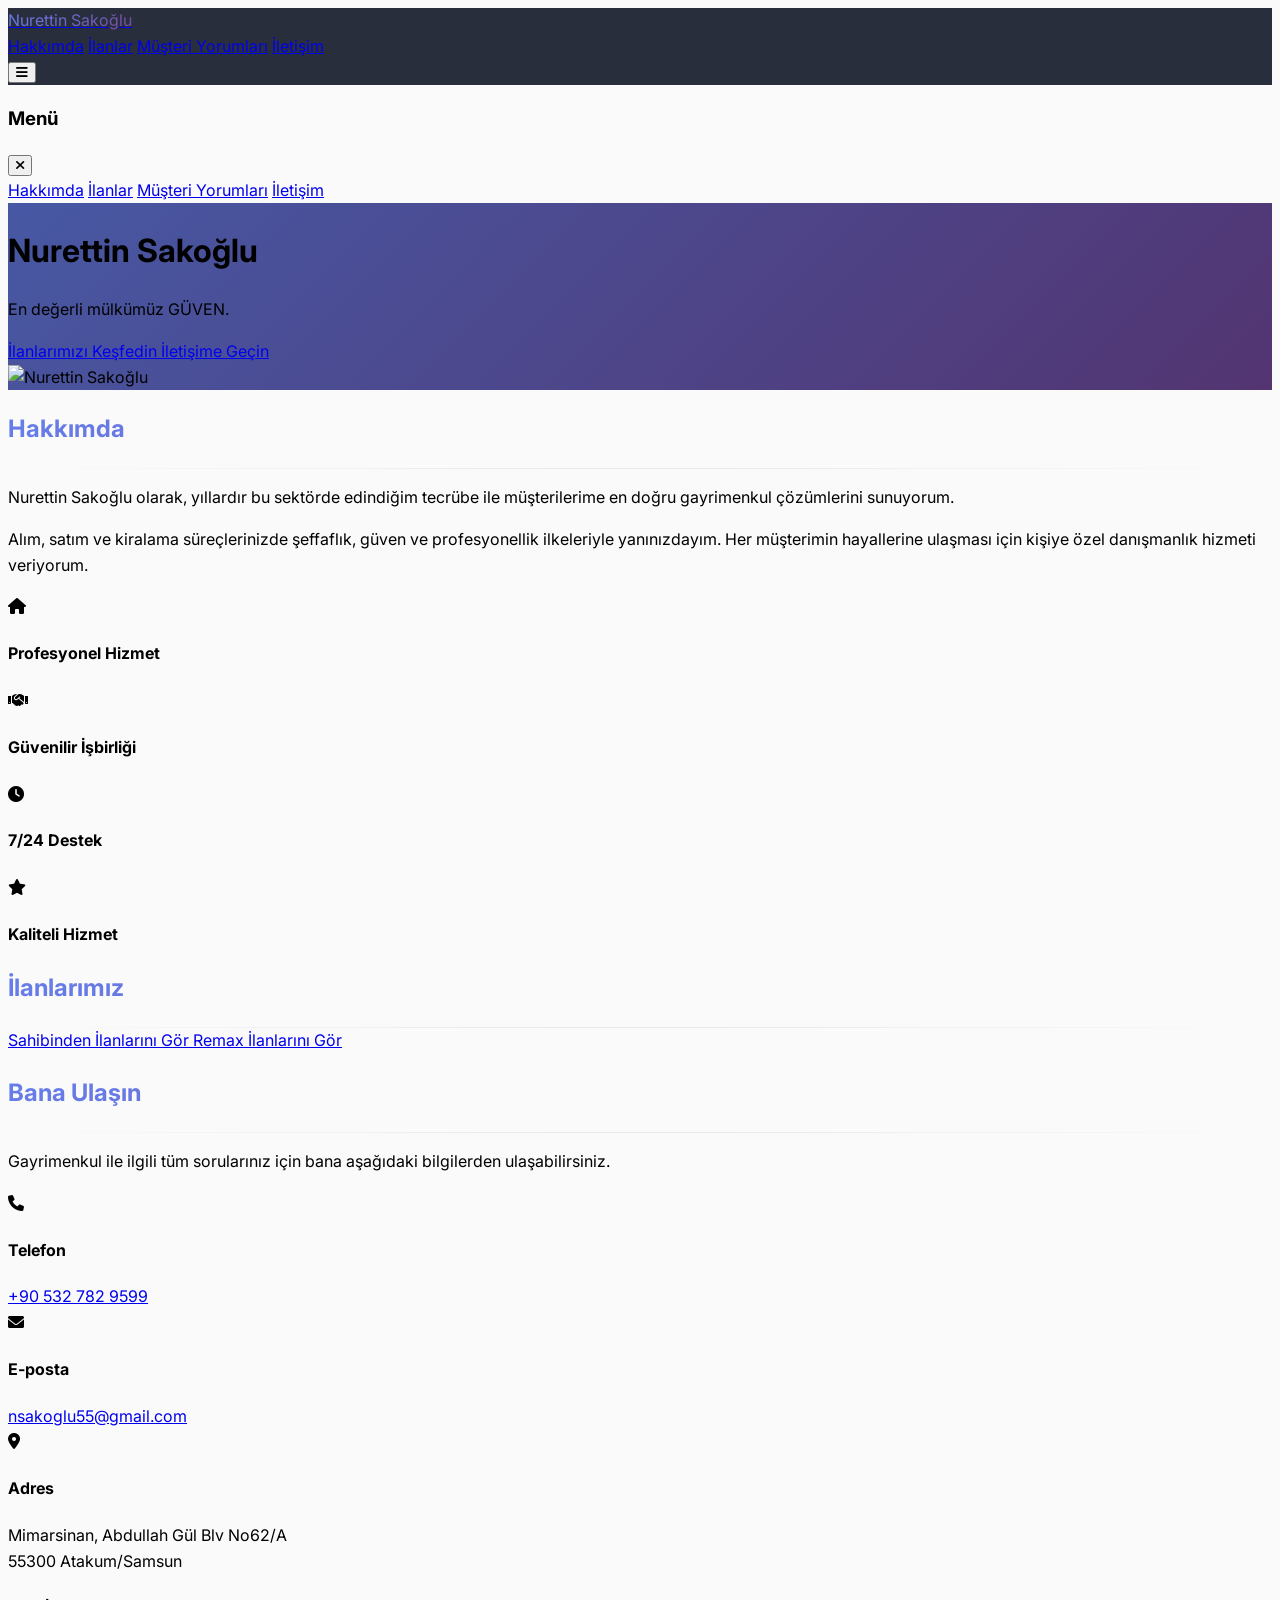
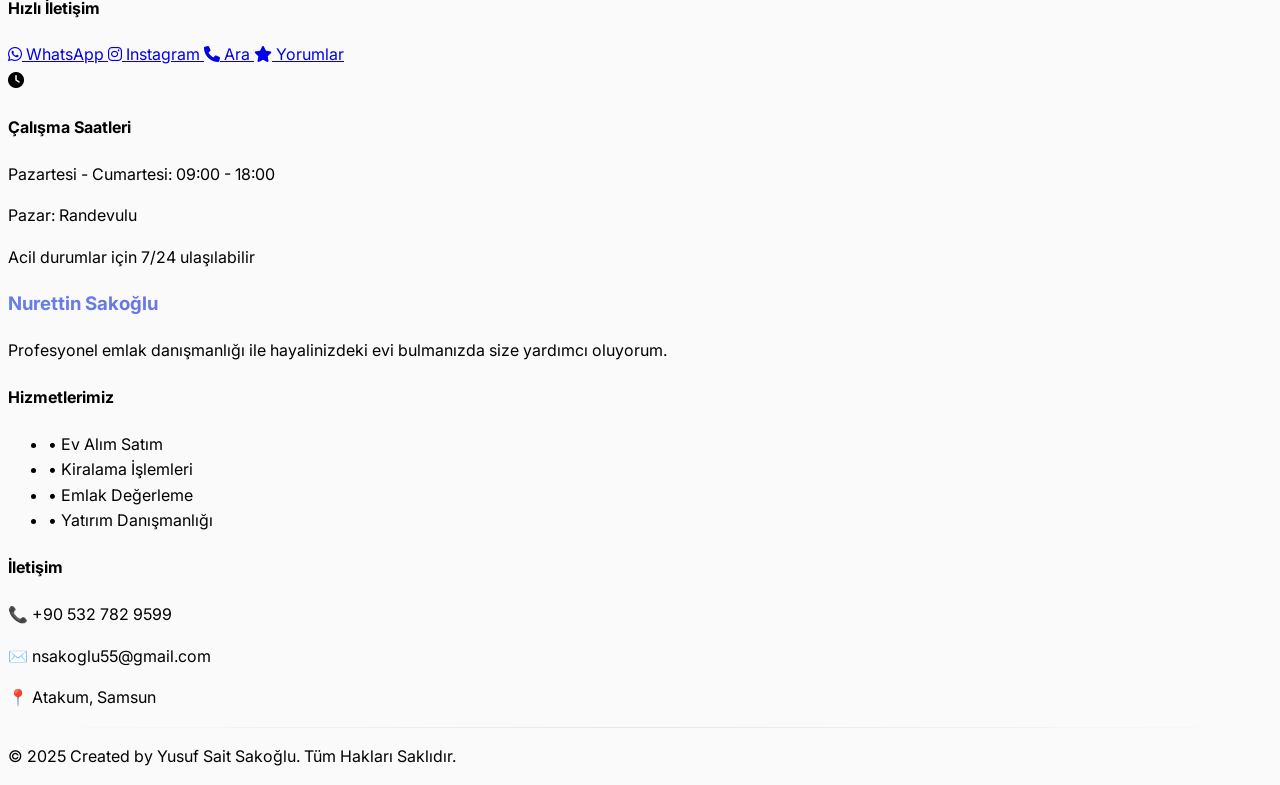
==== index.html @ 42c61eec "Update index.html" ====
<!DOCTYPE html>
<html lang="tr">
<head>
    <meta charset="UTF-8">
    <meta name="viewport" content="width=device-width, initial-scale=1.0">

    <meta name="google-site-verification" content="Xb5v3Ikdr3KZGLR5db8w-ItNYHaIk6Il97oUMt9-IoQ" />
    
    <title>Nurettin Sakoğlu | Remax Profesyonel Emlak Danışmanı</title>
    <meta name="description" content="Nurettin Sakoğlu - Remax gayrimenkul danışmanı. Emlak alım satım, kiralama ve yatırım danışmanlığı hizmetleri. Güvenilir ve profesyonel hizmet için hemen iletişime geçin.">

    <script src="https://cdn.tailwindcss.com"></script>
    <link rel="stylesheet" href="https://cdnjs.cloudflare.com/ajax/libs/font-awesome/6.0.0-beta3/css/all.min.css">
    <style>
        @import url('https://fonts.googleapis.com/css2?family=Inter:wght@300;400;500;600;700&display=swap');
        
        body {
            font-family: 'Inter', sans-serif;
            background-color: #fafafa;
            line-height: 1.6;
        }
        
        .hero {
            background: linear-gradient(135deg, #667eea 0%, #764ba2 100%);
            position: relative;
            overflow: hidden;
        }
        
        .hero::before {
            content: '';
            position: absolute;
            top: 0;
            left: 0;
            right: 0;
            bottom: 0;
            background: rgba(0,0,0,0.3);
            z-index: 1;
        }
        
        .hero-content {
            position: relative;
            z-index: 2;
        }
        
        .card-hover {
            transition: all 0.3s cubic-bezier(0.4, 0, 0.2, 1);
        }
        
        .card-hover:hover {
            transform: translateY(-8px);
            box-shadow: 0 25px 50px -12px rgba(0, 0, 0, 0.25);
        }
        
        .social-link {
            transition: all 0.3s ease;
        }
        
        .social-link:hover {
            transform: scale(1.2) rotate(5deg);
        }
        
        .dropdown-menu {
            opacity: 0;
            visibility: hidden;
            transform: translateY(-10px);
            transition: all 0.3s cubic-bezier(0.4, 0, 0.2, 1);
        }
        
        .dropdown:hover .dropdown-menu {
            opacity: 1;
            visibility: visible;
            transform: translateY(0);
        }
        
        .gradient-text {
            background: linear-gradient(135deg, #667eea 0%, #764ba2 100%);
            -webkit-background-clip: text;
            -webkit-text-fill-color: transparent;
            background-clip: text;
        }
        
        .section-divider {
            height: 1px;
            background: linear-gradient(to right, transparent, #e5e7eb, transparent);
        }
        
        .animate-fadeInUp {
            animation: fadeInUp 0.8s ease-out;
        }
        
        @keyframes fadeInUp {
            from {
                opacity: 0;
                transform: translateY(30px);
            }
            to {
                opacity: 1;
                transform: translateY(0);
            }
        }
        
        .nav-blur {
            backdrop-filter: blur(10px);
            background-color: rgba(17, 24, 39, 0.9);
        }
        
        .listing-counter {
            background: linear-gradient(135deg, #667eea 0%, #764ba2 100%);
            color: white;
            padding: 4px 12px;
            border-radius: 20px;
            font-size: 0.875rem;
            font-weight: 600;
        }
    </style>
    <script>
    !function(f,b,e,v,n,t,s)
    {if(f.fbq)return;n=f.fbq=function(){n.callMethod?
    n.callMethod.apply(n,arguments):n.queue.push(arguments)};
    if(!f._fbq)f._fbq=n;n.push=n;n.loaded=!0;n.version='2.0';
    n.queue=[];t=b.createElement(e);t.async=!0;
    t.src=v;s=b.getElementsByTagName(e)[0];
    s.parentNode.insertBefore(t,s)}(window, document,'script',
    'https://connect.facebook.net/en_US/fbevents.js');
    fbq('init', '1836799943628702');
    fbq('track', 'PageView');
    </script>
    <noscript><img height="1" width="1" style="display:none"
    src="https://www.facebook.com/tr?id=1836799943628702&ev=PageView&noscript=1"
    /></noscript>
</head>
<body class="text-gray-900 antialiased">

    <!-- Navbar -->
    <nav class="nav-blur text-white p-4 fixed top-0 left-0 w-full z-50 shadow-xl border-b border-white/10">
        <div class="container mx-auto flex justify-between items-center">
            <a href="#" class="text-xl font-bold hover:text-gray-300 transition-colors duration-300">
                <span class="gradient-text text-white">Nurettin Sakoğlu</span>
            </a>

            <!-- Masaüstü Menü -->
            <div class="hidden md:flex space-x-8 items-center">
                <a href="#hakkimizda" class="hover:text-blue-300 transition-colors duration-300 font-medium">Hakkımda</a>
                <a href="#ilanlar" class="hover:text-blue-300 transition-colors duration-300 font-medium">İlanlar</a>
                <a href="https://www.remax.com.tr/danisman/26150/nurettin-sakoglu?t=yorumlar" target="_blank" class="hover:text-blue-300 transition-colors duration-300 font-medium">Müşteri Yorumları</a>
                <a href="#iletisim" class="hover:text-blue-300 transition-colors duration-300 font-medium">İletişim</a>
            </div>

            <!-- Mobil Hamburger Buton -->
            <button id="mobile-menu-btn" class="md:hidden focus:outline-none">
                <i class="fas fa-bars text-2xl"></i>
            </button>
        </div>
    </nav>

    <!-- Yan Menü (Mobil Sidebar) -->
    <div id="mobile-sidebar" class="fixed top-0 right-0 w-64 h-full bg-gray-900 text-white shadow-2xl transform translate-x-full transition-transform duration-300 z-50">
        <div class="flex justify-between items-center p-4 border-b border-white/20">
            <h3 class="text-lg font-bold">Menü</h3>
            <button id="close-sidebar" class="focus:outline-none">
                <i class="fas fa-times text-xl"></i>
            </button>
        </div>
        <div class="flex flex-col p-6 space-y-4">
            <a href="#hakkimizda" class="hover:text-blue-300 transition-colors font-medium">Hakkımda</a>
            <a href="#ilanlar" class="hover:text-blue-300 transition-colors font-medium">İlanlar</a>
            <a href="https://www.remax.com.tr/danisman/26150/nurettin-sakoglu?t=yorumlar" target="_blank" class="hover:text-blue-300 transition-colors font-medium">Müşteri Yorumları</a>
            <a href="#iletisim" class="hover:text-blue-300 transition-colors font-medium">İletişim</a>
        </div>
    </div>
    <!-- Ana Başlık (Hero) Bölümü -->
    <header class="hero min-h-screen flex flex-col items-center justify-center p-6 text-center pt-24">
        <div class="hero-content animate-fadeInUp">
            <h1 class="text-5xl sm:text-6xl md:text-7xl font-bold mb-6 text-white leading-tight">
                Nurettin Sakoğlu
            </h1>
            <p class="text-xl sm:text-2xl max-w-3xl mb-8 text-blue-100 font-light">
                En değerli mülkümüz <span class="font-semibold text-yellow-300">GÜVEN</span>.
            </p>
            <div class="flex flex-col sm:flex-row gap-4 justify-center items-center mb-12">
                <a href="#ilanlar" class="bg-white/20 backdrop-blur-md hover:bg-white/30 text-white font-semibold py-4 px-8 rounded-full shadow-2xl transition-all duration-300 transform hover:scale-105 border border-white/20">
                    İlanlarımızı Keşfedin
                </a>
                <a href="#iletisim" class="bg-gradient-to-r from-blue-600 to-purple-600 hover:from-blue-700 hover:to-purple-700 text-white font-semibold py-4 px-8 rounded-full shadow-2xl transition-all duration-300 transform hover:scale-105">
                    İletişime Geçin
                </a>
            </div>
            <div class="mt-16">
                <img src="https://i.remax.com.tr/photos/employee/50/4d2710815a824b1cb3eef94fb3c6a31c.webp" alt="Nurettin Sakoğlu" class="w-64 h-64 mx-auto rounded-full shadow-2xl border-4 border-white/20 object-cover">
            </div>
        </div>
    </header>

    <!-- Hakkımızda Bölümü -->
    <section id="hakkimizda" class="py-24 md:py-32 bg-white">
        <div class="container mx-auto px-6 max-w-6xl">
            <div class="text-center mb-16">
                <h2 class="text-4xl sm:text-5xl font-bold mb-6 gradient-text">Hakkımda</h2>
                <div class="section-divider w-24 mx-auto mb-8"></div>
            </div>
            <div class="grid md:grid-cols-2 gap-16 items-center">
                <div class="space-y-6">
                    <p class="text-lg text-gray-700 leading-relaxed">
                        Nurettin Sakoğlu olarak, yıllardır bu sektörde edindiğim tecrübe ile müşterilerime en doğru gayrimenkul çözümlerini sunuyorum.
                    </p>
                    <p class="text-lg text-gray-700 leading-relaxed">
                        Alım, satım ve kiralama süreçlerinizde şeffaflık, güven ve profesyonellik ilkeleriyle yanınızdayım. Her müşterimin hayallerine ulaşması için kişiye özel danışmanlık hizmeti veriyorum.
                    </p>
                </div>
                <div class="grid grid-cols-2 gap-6">
                    <div class="bg-gradient-to-br from-blue-50 to-purple-50 p-6 rounded-xl text-center">
                        <i class="fas fa-home text-3xl text-blue-600 mb-4"></i>
                        <h4 class="font-semibold text-gray-800">Profesyonel Hizmet</h4>
                    </div>
                    <div class="bg-gradient-to-br from-purple-50 to-pink-50 p-6 rounded-xl text-center">
                        <i class="fas fa-handshake text-3xl text-purple-600 mb-4"></i>
                        <h4 class="font-semibold text-gray-800">Güvenilir İşbirliği</h4>
                    </div>
                    <div class="bg-gradient-to-br from-green-50 to-blue-50 p-6 rounded-xl text-center">
                        <i class="fas fa-clock text-3xl text-green-600 mb-4"></i>
                        <h4 class="font-semibold text-gray-800">7/24 Destek</h4>
                    </div>
                    <div class="bg-gradient-to-br from-yellow-50 to-orange-50 p-6 rounded-xl text-center">
                        <i class="fas fa-star text-3xl text-yellow-600 mb-4"></i>
                        <h4 class="font-semibold text-gray-800">Kaliteli Hizmet</h4>
                    </div>
                </div>
            </div>
        </div>
    </section>

    <!-- İlanlar Bölümü -->
<section id="ilanlar" class="py-24 md:py-32 bg-gradient-to-br from-gray-50 to-blue-50">
  <div class="container mx-auto px-6">
    <div class="text-center mb-16">
      <h2 class="text-4xl sm:text-5xl font-bold mb-6 gradient-text">İlanlarımız</h2>
      <div class="section-divider w-24 mx-auto mb-8"></div>
    </div>

    <div class="flex flex-col sm:flex-row justify-center gap-6">
      <a href="https://remaxkuzey.sahibinden.com/emlak?sorting=storeShowcase&userId=aUlg2NG2eYPU2cDhFuWSHGg" target="_blank" 
         class="bg-gradient-to-r from-red-600 to-red-700 hover:from-red-700 hover:to-red-800 text-white font-semibold py-4 px-10 rounded-full shadow-xl transition-all duration-300 transform hover:scale-105">
        Sahibinden İlanlarını Gör
      </a>

      <a href="https://www.remax.com.tr/danisman/26150/nurettin-sakoglu?t=portfoylerim" target="_blank" 
         class="bg-gradient-to-r from-blue-600 to-purple-600 hover:from-blue-700 hover:to-purple-700 text-white font-semibold py-4 px-10 rounded-full shadow-xl transition-all duration-300 transform hover:scale-105">
        Remax İlanlarını Gör
      </a>
    </div>
  </div>
</section>


    <!-- İletişim Bölümü -->
    <section id="iletisim" class="py-24 md:py-32 bg-white">
        <div class="container mx-auto px-6 max-w-6xl">
            <div class="text-center mb-16">
                <h2 class="text-4xl sm:text-5xl font-bold mb-6 gradient-text">Bana Ulaşın</h2>
                <div class="section-divider w-24 mx-auto mb-8"></div>
                <p class="text-xl text-gray-600 max-w-2xl mx-auto">
                    Gayrimenkul ile ilgili tüm sorularınız için bana aşağıdaki bilgilerden ulaşabilirsiniz.
                </p>
            </div>
            
            <div class="grid md:grid-cols-2 gap-16">
                <!-- İletişim Bilgileri -->
                <div class="space-y-8">
                    <div class="flex items-center space-x-4 p-6 bg-gradient-to-r from-blue-50 to-purple-50 rounded-xl">
                        <div class="bg-gradient-to-r from-blue-600 to-purple-600 text-white p-3 rounded-full">
                            <i class="fas fa-phone text-xl"></i>
                        </div>
                        <div>
                            <h4 class="font-semibold text-gray-800 mb-1">Telefon</h4>
                            <a href="tel:+905327829599" class="text-blue-600 hover:text-blue-800 font-medium transition-colors">
                                +90 532 782 9599
                            </a>
                        </div>
                    </div>
                    
                    <div class="flex items-center space-x-4 p-6 bg-gradient-to-r from-green-50 to-blue-50 rounded-xl">
                        <div class="bg-gradient-to-r from-green-600 to-blue-600 text-white p-3 rounded-full">
                            <i class="fas fa-envelope text-xl"></i>
                        </div>
                        <div>
                            <h4 class="font-semibold text-gray-800 mb-1">E-posta</h4>
                            <a href="mailto:nsakoglu55@gmail.com" class="text-green-600 hover:text-green-800 font-medium transition-colors">
                                nsakoglu55@gmail.com
                            </a>
                        </div>
                    </div>
                    
                    <div class="flex items-start space-x-4 p-6 bg-gradient-to-r from-purple-50 to-pink-50 rounded-xl">
                        <div class="bg-gradient-to-r from-purple-600 to-pink-600 text-white p-3 rounded-full">
                            <i class="fas fa-map-marker-alt text-xl"></i>
                        </div>
                        <div>
                            <h4 class="font-semibold text-gray-800 mb-1">Adres</h4>
                            <p class="text-purple-600 font-medium">
                                Mimarsinan, Abdullah Gül Blv No62/A<br>
                                55300 Atakum/Samsun
                            </p>
                        </div>
                    </div>
                </div>
                
                <!-- Sosyal Medya ve Hızlı İletişim -->
                <div class="space-y-8">
                    <div class="bg-gradient-to-br from-gray-50 to-white p-8 rounded-2xl shadow-lg">
                        <h4 class="text-2xl font-bold text-gray-800 mb-6 text-center">Hızlı İletişim</h4>
                        <div class="grid grid-cols-2 gap-4">
                            <a href="https://wa.me/905327829599" target="_blank" class="bg-green-500 hover:bg-green-600 text-white p-4 rounded-xl text-center transition-all duration-300 transform hover:scale-105 social-link">
                                <i class="fab fa-whatsapp text-2xl mb-2 block"></i>
                                <span class="font-semibold">WhatsApp</span>
                            </a>
                            
                            <a href="https://www.instagram.com/nurettin.remax/" target="_blank" class="bg-gradient-to-r from-purple-500 to-pink-500 hover:from-purple-600 hover:to-pink-600 text-white p-4 rounded-xl text-center transition-all duration-300 transform hover:scale-105 social-link">
                                <i class="fab fa-instagram text-2xl mb-2 block"></i>
                                <span class="font-semibold">Instagram</span>
                            </a>
                            
                            <a href="tel:+905327829599" class="bg-blue-500 hover:bg-blue-600 text-white p-4 rounded-xl text-center transition-all duration-300 transform hover:scale-105 social-link">
                                <i class="fas fa-phone text-2xl mb-2 block"></i>
                                <span class="font-semibold">Ara</span>
                            </a>
                            
                            <a href="https://www.remax.com.tr/danisman/26150/nurettin-sakoglu?t=yorumlar" target="_blank" class="bg-yellow-500 hover:bg-yellow-600 text-white p-4 rounded-xl text-center transition-all duration-300 transform hover:scale-105 social-link">
                                <i class="fas fa-star text-2xl mb-2 block"></i>
                                <span class="font-semibold">Yorumlar</span>
                            </a>
                        </div>
                    </div>
                    
                    <div class="bg-gradient-to-br from-blue-50 to-purple-50 p-6 rounded-xl text-center">
                        <i class="fas fa-clock text-3xl text-blue-600 mb-4"></i>
                        <h4 class="font-semibold text-gray-800 mb-2">Çalışma Saatleri</h4>
                        <p class="text-gray-600">Pazartesi - Cumartesi: 09:00 - 18:00</p>
                        <p class="text-gray-600">Pazar: Randevulu</p>
                        <p class="text-sm text-blue-600 mt-2 font-medium">Acil durumlar için 7/24 ulaşılabilir</p>
                    </div>
                </div>
            </div>
        </div>
    </section>

    <!-- Footer -->
    <footer class="bg-gray-900 text-white py-12">
        <div class="container mx-auto px-6">
            <div class="grid md:grid-cols-3 gap-8">
                <div>
                    <h3 class="text-xl font-bold mb-4 gradient-text text-white">Nurettin Sakoğlu</h3>
                    <p class="text-gray-400 leading-relaxed">
                        Profesyonel emlak danışmanlığı ile hayalinizdeki evi bulmanızda size yardımcı oluyorum.
                    </p>
                </div>
                
                <div>
                    <h4 class="font-semibold mb-4">Hizmetlerimiz</h4>
                    <ul class="space-y-2 text-gray-400">
                        <li>• Ev Alım Satım</li>
                        <li>• Kiralama İşlemleri</li>
                        <li>• Emlak Değerleme</li>
                        <li>• Yatırım Danışmanlığı</li>
                    </ul>
                </div>
                
                <div>
                    <h4 class="font-semibold mb-4">İletişim</h4>
                    <div class="space-y-2 text-gray-400">
                        <p>📞 +90 532 782 9599</p>
                        <p>✉️ nsakoglu55@gmail.com</p>
                        <p>📍 Atakum, Samsun</p>
                    </div>
                </div>
            </div>
            
            <div class="section-divider w-full my-8"></div>
            
            <div class="text-center text-gray-400">
                <p>&copy; 2025 Created by Yusuf Sait Sakoğlu. Tüm Hakları Saklıdır.</p>
            </div>
        </div>
    </footer>

    <!-- JavaScript -->
    <script>
        document.addEventListener('DOMContentLoaded', function() {
            // Satılık İlanları Genişletme/Daraltma
            const showMoreSatilikBtn = document.getElementById('show-more-satilik-btn');
            const moreSatilikListings = document.getElementById('more-satilik-listings');
            const satilikChevron = document.getElementById('satilik-chevron');
            let satilikExpanded = false;

            if (showMoreSatilikBtn && moreSatilikListings) {
                showMoreSatilikBtn.addEventListener('click', () => {
                    satilikExpanded = !satilikExpanded;
                    if (satilikExpanded) {
                        moreSatilikListings.style.display = 'grid';
                        showMoreSatilikBtn.innerHTML = '<span>Daha Az Göster</span><i class="fas fa-chevron-up transition-transform duration-300"></i>';
                        satilikChevron.classList.add('rotate-180');
                    } else {
                        moreSatilikListings.style.display = 'none';
                        showMoreSatilikBtn.innerHTML = '<span>Daha Fazla Göster</span><i class="fas fa-chevron-down transition-transform duration-300"></i>';
                        satilikChevron.classList.remove('rotate-180');
                    }
                });
            }

            document.querySelectorAll('a[href^="#"]').forEach(anchor => {
                anchor.addEventListener('click', function (e) {
                    e.preventDefault();
                    const target = document.querySelector(this.getAttribute('href'));
                    if (target) {
                        const navbarHeight = document.querySelector('nav').offsetHeight;
                        const elementPosition = target.getBoundingClientRect().top;
                        const offsetPosition = elementPosition + window.pageYOffset - navbarHeight;

                        window.scrollTo({
                            top: offsetPosition,
                            behavior: 'smooth'
                        });
                    }

                    // Sidebar açıksa kapat
                    if (window.innerWidth < 768) {
                        sidebar.classList.add('translate-x-full');
                    }
                });
            });

            // Navbar scroll effect
            const navbar = document.querySelector('nav');
            window.addEventListener('scroll', () => {
                if (window.scrollY > 100) {
                    navbar.classList.add('shadow-2xl');
                } else {
                    navbar.classList.remove('shadow-2xl');
                }
            });

            // Animate elements on scroll
            const observerOptions = {
                threshold: 0.1,
                rootMargin: '0px 0px -100px 0px'
            };

            const observer = new IntersectionObserver((entries) => {
                entries.forEach(entry => {
                    if (entry.isIntersecting) {
                        entry.target.classList.add('animate-fadeInUp');
                    }
                });
            }, observerOptions);

            // Observe all cards
            document.querySelectorAll('.card-hover').forEach(card => {
                observer.observe(card);
            });


            // Mobil Sidebar aç/kapat
            const menuBtn = document.getElementById('mobile-menu-btn');
            const sidebar = document.getElementById('mobile-sidebar');
            const closeBtn = document.getElementById('close-sidebar');

            if (menuBtn && sidebar) {
                menuBtn.addEventListener('click', () => {
                    sidebar.classList.remove('translate-x-full');
                    sidebar.classList.add('translate-x-0');
                });
            }

            if (closeBtn) {
                closeBtn.addEventListener('click', () => {
                    sidebar.classList.remove('translate-x-0');
                    sidebar.classList.add('translate-x-full');
                });
            }
        });
    </script>
</body>
</html>
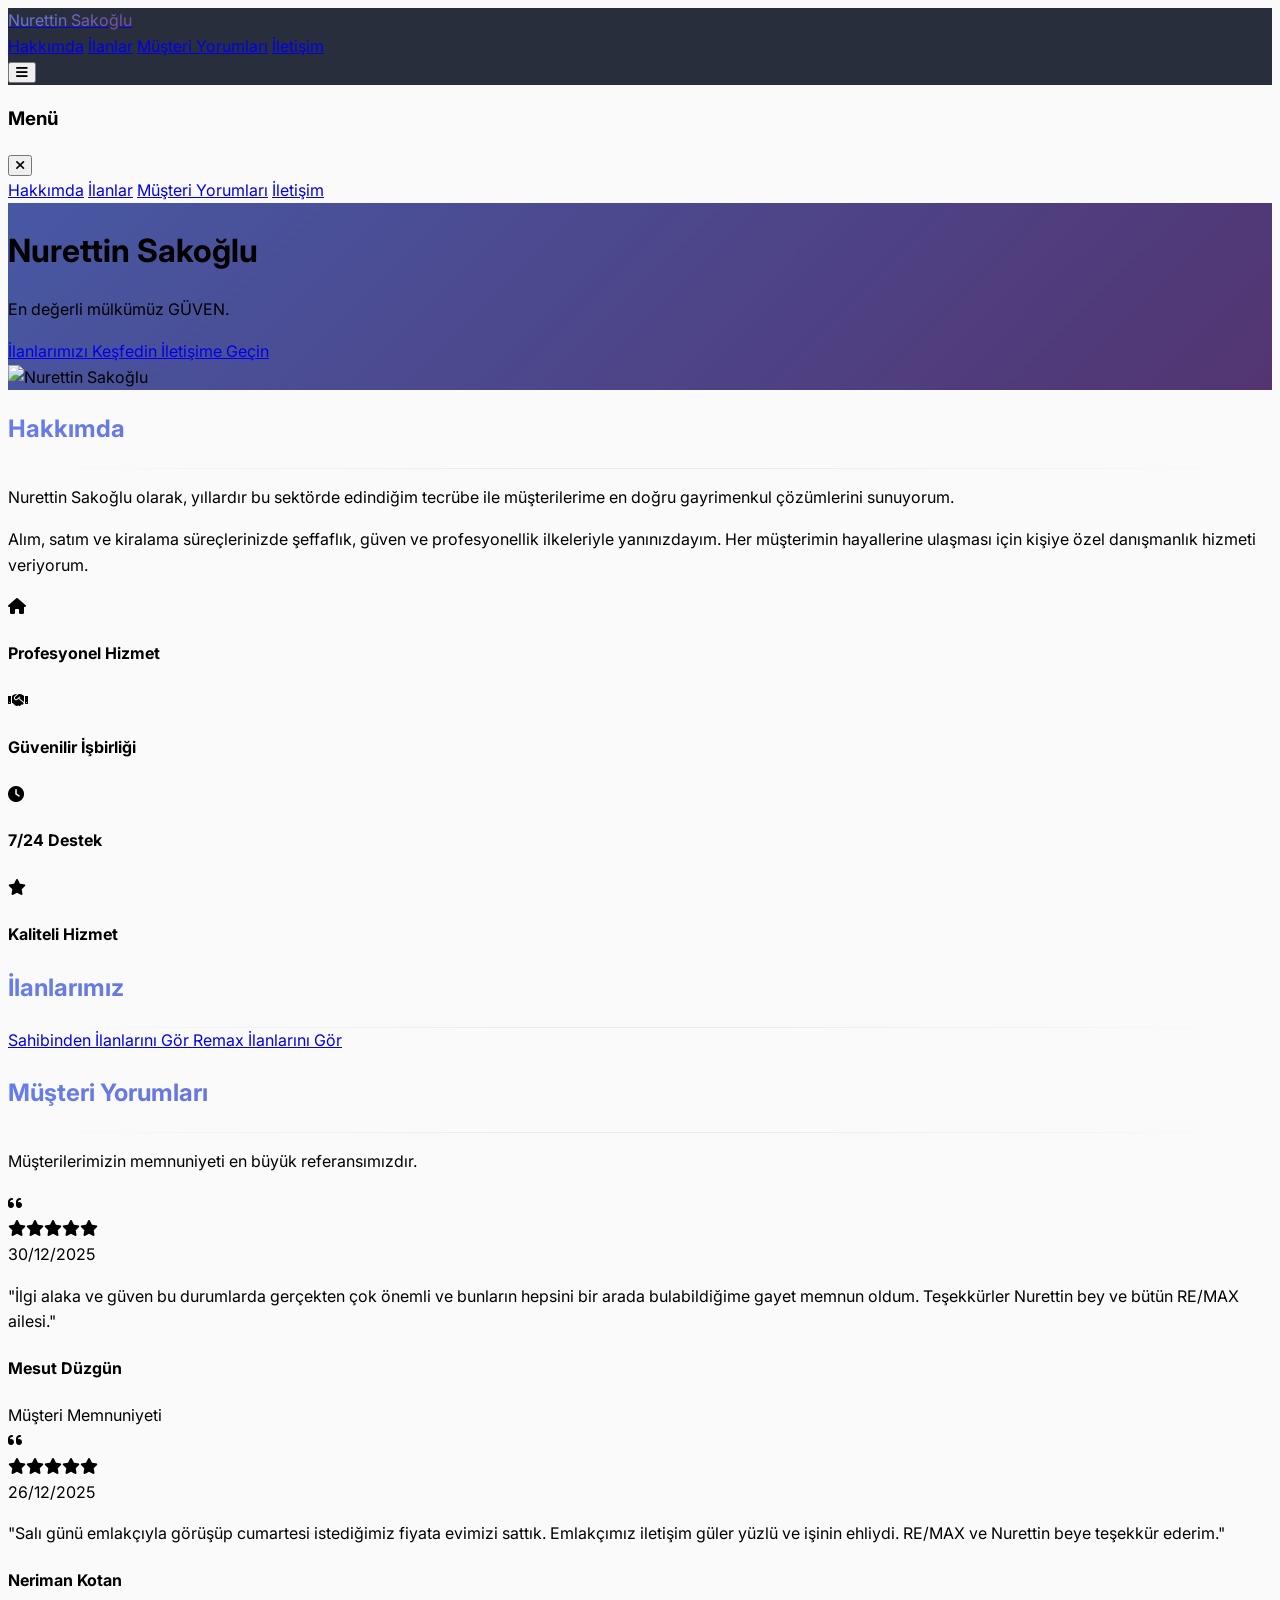
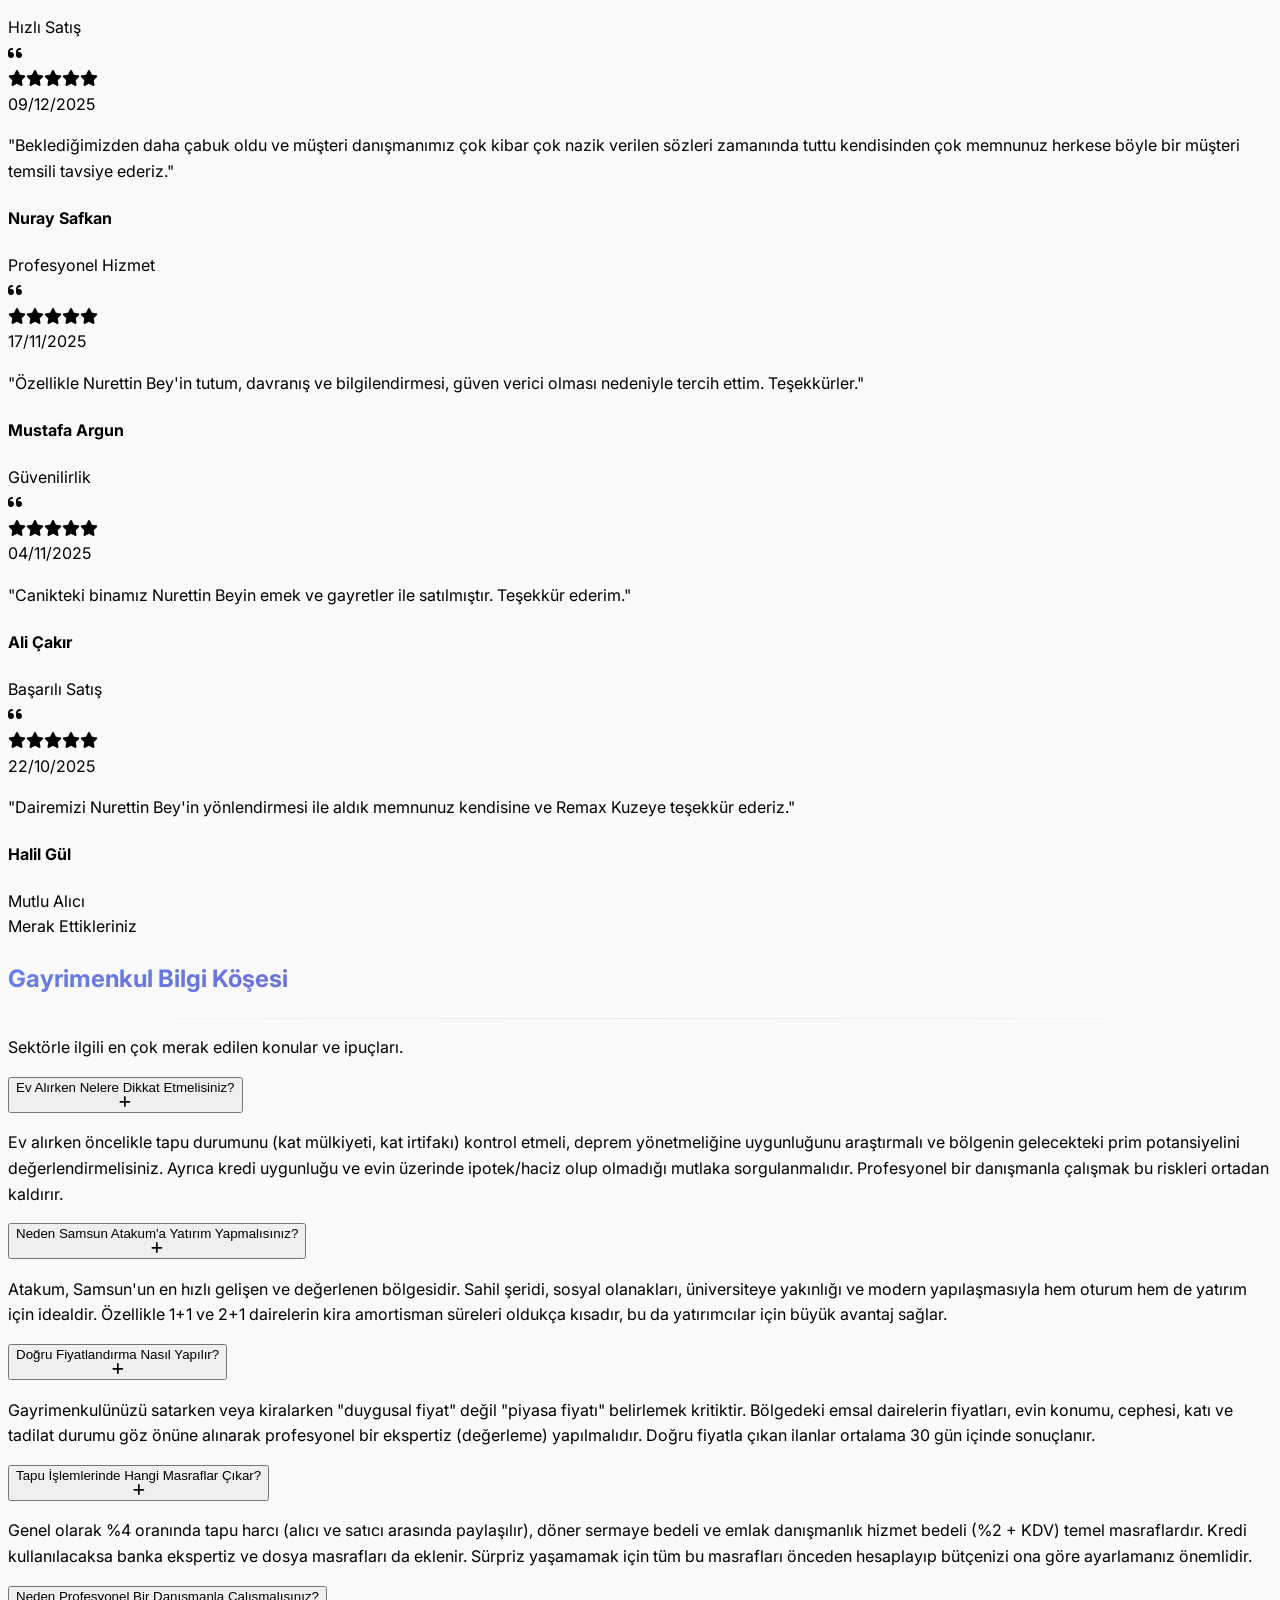
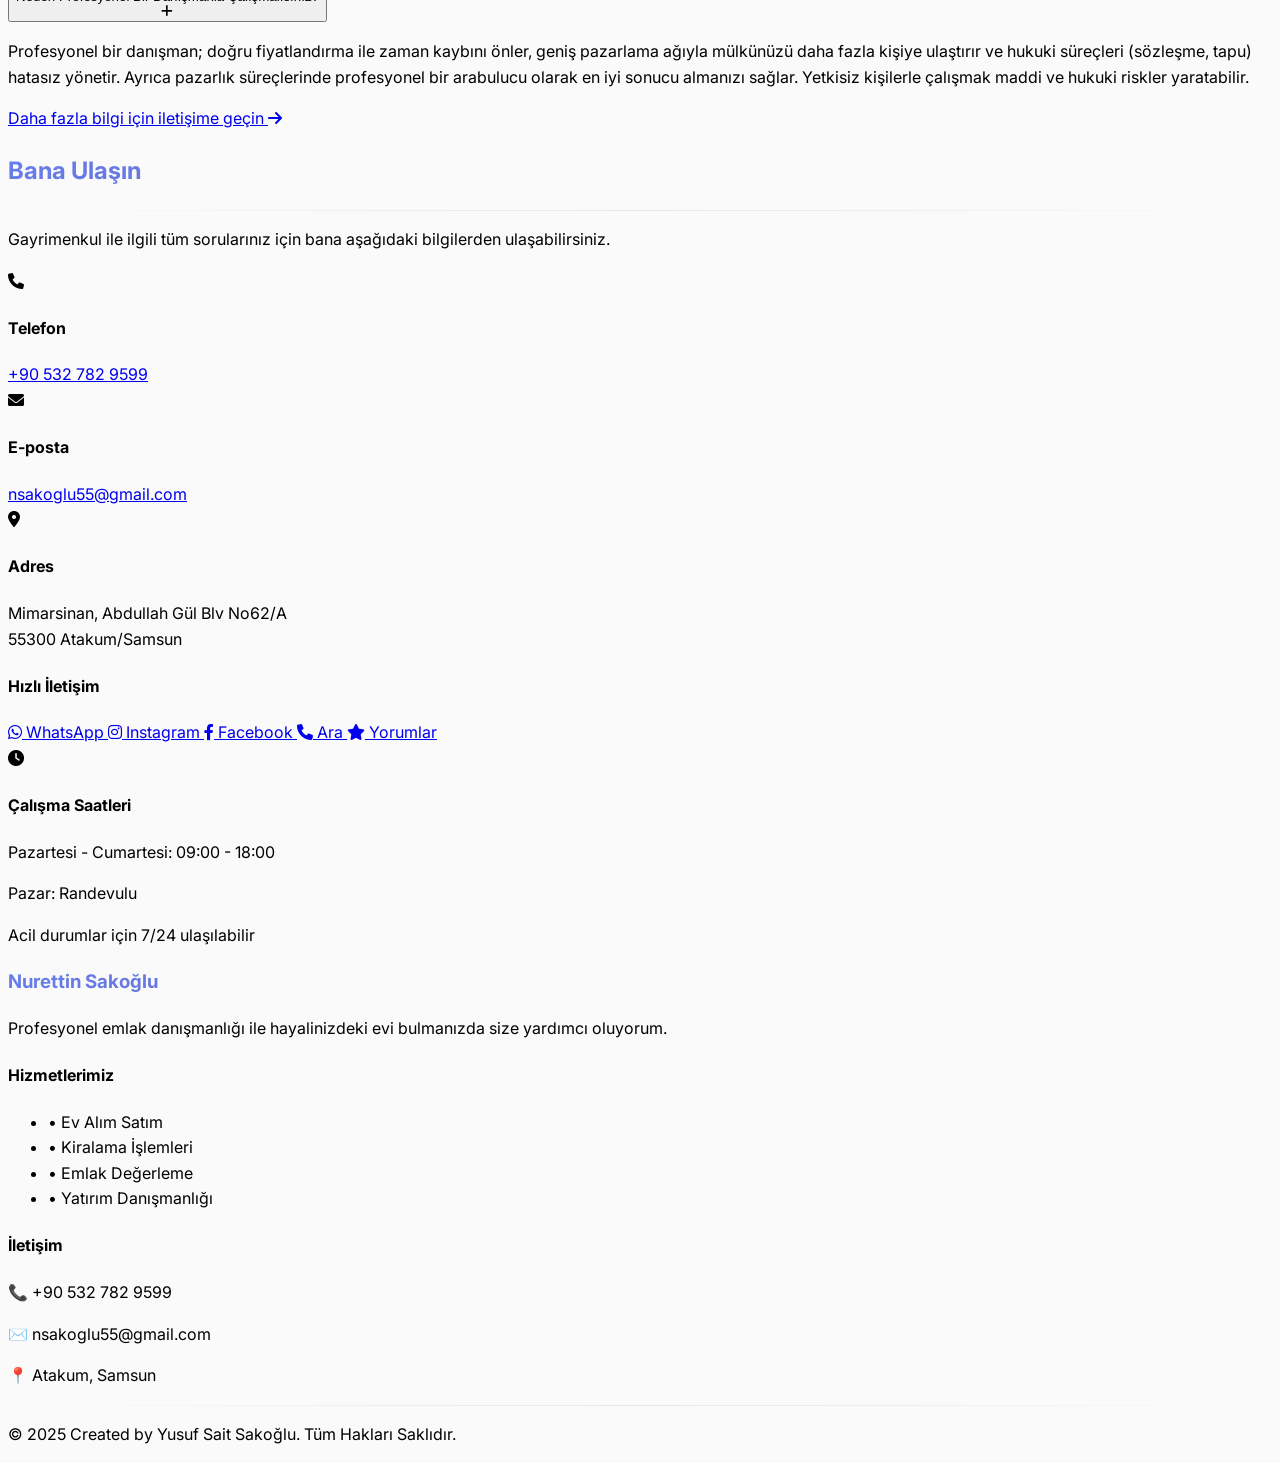
==== commit 0c604e68: "Update index.html" ====
--- a/index.html
+++ b/index.html
@@ -1,31 +1,33 @@
 <!DOCTYPE html>
 <html lang="tr">
+
 <head>
     <meta charset="UTF-8">
     <meta name="viewport" content="width=device-width, initial-scale=1.0">
 
     <meta name="google-site-verification" content="Xb5v3Ikdr3KZGLR5db8w-ItNYHaIk6Il97oUMt9-IoQ" />
-    
+
     <title>Nurettin Sakoğlu | Remax Profesyonel Emlak Danışmanı</title>
-    <meta name="description" content="Nurettin Sakoğlu - Remax gayrimenkul danışmanı. Emlak alım satım, kiralama ve yatırım danışmanlığı hizmetleri. Güvenilir ve profesyonel hizmet için hemen iletişime geçin.">
+    <meta name="description"
+        content="Nurettin Sakoğlu - Remax gayrimenkul danışmanı. Emlak alım satım, kiralama ve yatırım danışmanlığı hizmetleri. Güvenilir ve profesyonel hizmet için hemen iletişime geçin.">
 
     <script src="https://cdn.tailwindcss.com"></script>
     <link rel="stylesheet" href="https://cdnjs.cloudflare.com/ajax/libs/font-awesome/6.0.0-beta3/css/all.min.css">
     <style>
         @import url('https://fonts.googleapis.com/css2?family=Inter:wght@300;400;500;600;700&display=swap');
-        
+
         body {
             font-family: 'Inter', sans-serif;
             background-color: #fafafa;
             line-height: 1.6;
         }
-        
+
         .hero {
             background: linear-gradient(135deg, #667eea 0%, #764ba2 100%);
             position: relative;
             overflow: hidden;
         }
-        
+
         .hero::before {
             content: '';
             position: absolute;
@@ -33,77 +35,78 @@
             left: 0;
             right: 0;
             bottom: 0;
-            background: rgba(0,0,0,0.3);
+            background: rgba(0, 0, 0, 0.3);
             z-index: 1;
         }
-        
+
         .hero-content {
             position: relative;
             z-index: 2;
         }
-        
+
         .card-hover {
             transition: all 0.3s cubic-bezier(0.4, 0, 0.2, 1);
         }
-        
+
         .card-hover:hover {
             transform: translateY(-8px);
             box-shadow: 0 25px 50px -12px rgba(0, 0, 0, 0.25);
         }
-        
+
         .social-link {
             transition: all 0.3s ease;
         }
-        
+
         .social-link:hover {
             transform: scale(1.2) rotate(5deg);
         }
-        
+
         .dropdown-menu {
             opacity: 0;
             visibility: hidden;
             transform: translateY(-10px);
             transition: all 0.3s cubic-bezier(0.4, 0, 0.2, 1);
         }
-        
+
         .dropdown:hover .dropdown-menu {
             opacity: 1;
             visibility: visible;
             transform: translateY(0);
         }
-        
+
         .gradient-text {
             background: linear-gradient(135deg, #667eea 0%, #764ba2 100%);
             -webkit-background-clip: text;
             -webkit-text-fill-color: transparent;
             background-clip: text;
         }
-        
+
         .section-divider {
             height: 1px;
             background: linear-gradient(to right, transparent, #e5e7eb, transparent);
         }
-        
+
         .animate-fadeInUp {
             animation: fadeInUp 0.8s ease-out;
         }
-        
+
         @keyframes fadeInUp {
             from {
                 opacity: 0;
                 transform: translateY(30px);
             }
+
             to {
                 opacity: 1;
                 transform: translateY(0);
             }
         }
-        
+
         .nav-blur {
             backdrop-filter: blur(10px);
             background-color: rgba(17, 24, 39, 0.9);
         }
-        
+
         .listing-counter {
             background: linear-gradient(135deg, #667eea 0%, #764ba2 100%);
             color: white;
@@ -114,21 +117,24 @@
         }
     </style>
     <script>
-    !function(f,b,e,v,n,t,s)
-    {if(f.fbq)return;n=f.fbq=function(){n.callMethod?
-    n.callMethod.apply(n,arguments):n.queue.push(arguments)};
-    if(!f._fbq)f._fbq=n;n.push=n;n.loaded=!0;n.version='2.0';
-    n.queue=[];t=b.createElement(e);t.async=!0;
-    t.src=v;s=b.getElementsByTagName(e)[0];
-    s.parentNode.insertBefore(t,s)}(window, document,'script',
-    'https://connect.facebook.net/en_US/fbevents.js');
-    fbq('init', '1836799943628702');
-    fbq('track', 'PageView');
+        !function (f, b, e, v, n, t, s) {
+            if (f.fbq) return; n = f.fbq = function () {
+                n.callMethod ?
+                    n.callMethod.apply(n, arguments) : n.queue.push(arguments)
+            };
+            if (!f._fbq) f._fbq = n; n.push = n; n.loaded = !0; n.version = '2.0';
+            n.queue = []; t = b.createElement(e); t.async = !0;
+            t.src = v; s = b.getElementsByTagName(e)[0];
+            s.parentNode.insertBefore(t, s)
+        }(window, document, 'script',
+            'https://connect.facebook.net/en_US/fbevents.js');
+        fbq('init', '1836799943628702');
+        fbq('track', 'PageView');
     </script>
     <noscript><img height="1" width="1" style="display:none"
-    src="https://www.facebook.com/tr?id=1836799943628702&ev=PageView&noscript=1"
-    /></noscript>
+            src="https://www.facebook.com/tr?id=1836799943628702&ev=PageView&noscript=1" /></noscript>
 </head>
+
 <body class="text-gray-900 antialiased">
 
     <!-- Navbar -->
@@ -140,9 +146,11 @@
 
             <!-- Masaüstü Menü -->
             <div class="hidden md:flex space-x-8 items-center">
-                <a href="#hakkimizda" class="hover:text-blue-300 transition-colors duration-300 font-medium">Hakkımda</a>
+                <a href="#hakkimizda"
+                    class="hover:text-blue-300 transition-colors duration-300 font-medium">Hakkımda</a>
                 <a href="#ilanlar" class="hover:text-blue-300 transition-colors duration-300 font-medium">İlanlar</a>
-                <a href="https://www.remax.com.tr/danisman/26150/nurettin-sakoglu?t=yorumlar" target="_blank" class="hover:text-blue-300 transition-colors duration-300 font-medium">Müşteri Yorumları</a>
+                <a href="https://www.remax.com.tr/danisman/26150/nurettin-sakoglu?t=yorumlar" target="_blank"
+                    class="hover:text-blue-300 transition-colors duration-300 font-medium">Müşteri Yorumları</a>
                 <a href="#iletisim" class="hover:text-blue-300 transition-colors duration-300 font-medium">İletişim</a>
             </div>
 
@@ -154,7 +162,8 @@
     </nav>
 
     <!-- Yan Menü (Mobil Sidebar) -->
-    <div id="mobile-sidebar" class="fixed top-0 right-0 w-64 h-full bg-gray-900 text-white shadow-2xl transform translate-x-full transition-transform duration-300 z-50">
+    <div id="mobile-sidebar"
+        class="fixed top-0 right-0 w-64 h-full bg-gray-900 text-white shadow-2xl transform translate-x-full transition-transform duration-300 z-50">
         <div class="flex justify-between items-center p-4 border-b border-white/20">
             <h3 class="text-lg font-bold">Menü</h3>
             <button id="close-sidebar" class="focus:outline-none">
@@ -164,7 +173,8 @@
         <div class="flex flex-col p-6 space-y-4">
             <a href="#hakkimizda" class="hover:text-blue-300 transition-colors font-medium">Hakkımda</a>
             <a href="#ilanlar" class="hover:text-blue-300 transition-colors font-medium">İlanlar</a>
-            <a href="https://www.remax.com.tr/danisman/26150/nurettin-sakoglu?t=yorumlar" target="_blank" class="hover:text-blue-300 transition-colors font-medium">Müşteri Yorumları</a>
+            <a href="https://www.remax.com.tr/danisman/26150/nurettin-sakoglu?t=yorumlar" target="_blank"
+                class="hover:text-blue-300 transition-colors font-medium">Müşteri Yorumları</a>
             <a href="#iletisim" class="hover:text-blue-300 transition-colors font-medium">İletişim</a>
         </div>
     </div>
@@ -178,15 +188,19 @@
                 En değerli mülkümüz <span class="font-semibold text-yellow-300">GÜVEN</span>.
             </p>
             <div class="flex flex-col sm:flex-row gap-4 justify-center items-center mb-12">
-                <a href="#ilanlar" class="bg-white/20 backdrop-blur-md hover:bg-white/30 text-white font-semibold py-4 px-8 rounded-full shadow-2xl transition-all duration-300 transform hover:scale-105 border border-white/20">
+                <a href="#ilanlar"
+                    class="bg-white/20 backdrop-blur-md hover:bg-white/30 text-white font-semibold py-4 px-8 rounded-full shadow-2xl transition-all duration-300 transform hover:scale-105 border border-white/20">
                     İlanlarımızı Keşfedin
                 </a>
-                <a href="#iletisim" class="bg-gradient-to-r from-blue-600 to-purple-600 hover:from-blue-700 hover:to-purple-700 text-white font-semibold py-4 px-8 rounded-full shadow-2xl transition-all duration-300 transform hover:scale-105">
+                <a href="#iletisim"
+                    class="bg-gradient-to-r from-blue-600 to-purple-600 hover:from-blue-700 hover:to-purple-700 text-white font-semibold py-4 px-8 rounded-full shadow-2xl transition-all duration-300 transform hover:scale-105">
                     İletişime Geçin
                 </a>
             </div>
             <div class="mt-16">
-                <img src="https://i.remax.com.tr/photos/employee/50/4d2710815a824b1cb3eef94fb3c6a31c.webp" alt="Nurettin Sakoğlu" class="w-64 h-64 mx-auto rounded-full shadow-2xl border-4 border-white/20 object-cover">
+                <img src="https://i.remax.com.tr/photos/employee/50/4d2710815a824b1cb3eef94fb3c6a31c.webp"
+                    alt="Nurettin Sakoğlu"
+                    class="w-64 h-64 mx-auto rounded-full shadow-2xl border-4 border-white/20 object-cover">
             </div>
         </div>
     </header>
@@ -201,10 +215,13 @@
             <div class="grid md:grid-cols-2 gap-16 items-center">
                 <div class="space-y-6">
                     <p class="text-lg text-gray-700 leading-relaxed">
-                        Nurettin Sakoğlu olarak, yıllardır bu sektörde edindiğim tecrübe ile müşterilerime en doğru gayrimenkul çözümlerini sunuyorum.
+                        Nurettin Sakoğlu olarak, yıllardır bu sektörde edindiğim tecrübe ile müşterilerime en doğru
+                        gayrimenkul çözümlerini sunuyorum.
                     </p>
                     <p class="text-lg text-gray-700 leading-relaxed">
-                        Alım, satım ve kiralama süreçlerinizde şeffaflık, güven ve profesyonellik ilkeleriyle yanınızdayım. Her müşterimin hayallerine ulaşması için kişiye özel danışmanlık hizmeti veriyorum.
+                        Alım, satım ve kiralama süreçlerinizde şeffaflık, güven ve profesyonellik ilkeleriyle
+                        yanınızdayım. Her müşterimin hayallerine ulaşması için kişiye özel danışmanlık hizmeti
+                        veriyorum.
                     </p>
                 </div>
                 <div class="grid grid-cols-2 gap-6">
@@ -230,27 +247,328 @@
     </section>
 
     <!-- İlanlar Bölümü -->
-<section id="ilanlar" class="py-24 md:py-32 bg-gradient-to-br from-gray-50 to-blue-50">
-  <div class="container mx-auto px-6">
-    <div class="text-center mb-16">
-      <h2 class="text-4xl sm:text-5xl font-bold mb-6 gradient-text">İlanlarımız</h2>
-      <div class="section-divider w-24 mx-auto mb-8"></div>
-    </div>
-
-    <div class="flex flex-col sm:flex-row justify-center gap-6">
-      <a href="https://remaxkuzey.sahibinden.com/emlak?sorting=storeShowcase&userId=aUlg2NG2eYPU2cDhFuWSHGg" target="_blank" 
-         class="bg-gradient-to-r from-red-600 to-red-700 hover:from-red-700 hover:to-red-800 text-white font-semibold py-4 px-10 rounded-full shadow-xl transition-all duration-300 transform hover:scale-105">
-        Sahibinden İlanlarını Gör
-      </a>
-
-      <a href="https://www.remax.com.tr/danisman/26150/nurettin-sakoglu?t=portfoylerim" target="_blank" 
-         class="bg-gradient-to-r from-blue-600 to-purple-600 hover:from-blue-700 hover:to-purple-700 text-white font-semibold py-4 px-10 rounded-full shadow-xl transition-all duration-300 transform hover:scale-105">
-        Remax İlanlarını Gör
-      </a>
-    </div>
-  </div>
-</section>
-
+    <section id="ilanlar" class="py-24 md:py-32 bg-gradient-to-br from-gray-50 to-blue-50">
+        <div class="container mx-auto px-6">
+            <div class="text-center mb-16">
+                <h2 class="text-4xl sm:text-5xl font-bold mb-6 gradient-text">İlanlarımız</h2>
+                <div class="section-divider w-24 mx-auto mb-8"></div>
+            </div>
+
+
+
+            <div class="flex flex-col sm:flex-row justify-center gap-6">
+                <a href="https://remaxkuzey.sahibinden.com/emlak?sorting=storeShowcase&userId=aUlg2NG2eYPU2cDhFuWSHGg"
+                    target="_blank"
+                    class="bg-gradient-to-r from-red-600 to-red-700 hover:from-red-700 hover:to-red-800 text-white font-semibold py-4 px-10 rounded-full shadow-xl transition-all duration-300 transform hover:scale-105">
+                    Sahibinden İlanlarını Gör
+                </a>
+
+                <a href="https://www.remax.com.tr/danisman/26150/nurettin-sakoglu?t=portfoylerim" target="_blank"
+                    class="bg-gradient-to-r from-blue-600 to-purple-600 hover:from-blue-700 hover:to-purple-700 text-white font-semibold py-4 px-10 rounded-full shadow-xl transition-all duration-300 transform hover:scale-105">
+                    Remax İlanlarını Gör
+                </a>
+            </div>
+        </div>
+    </section>
+
+
+    <!-- Müşteri Yorumları Bölümü -->
+    <section class="py-24 md:py-32 bg-white">
+        <div class="container mx-auto px-6 max-w-6xl">
+            <div class="text-center mb-16">
+                <h2 class="text-4xl sm:text-5xl font-bold mb-6 gradient-text">Müşteri Yorumları</h2>
+                <div class="section-divider w-24 mx-auto mb-8"></div>
+                <p class="text-xl text-gray-600 max-w-2xl mx-auto">
+                    Müşterilerimizin memnuniyeti en büyük referansımızdır.
+                </p>
+            </div>
+
+            <div class="grid md:grid-cols-3 gap-8">
+                <!-- Yorum 1 -->
+                <div class="bg-gray-50 p-8 rounded-2xl shadow-lg relative card-hover">
+                    <div
+                        class="absolute -top-6 left-8 bg-gradient-to-r from-blue-600 to-purple-600 text-white w-12 h-12 flex items-center justify-center rounded-full text-xl shadow-lg">
+                        <i class="fas fa-quote-left"></i>
+                    </div>
+                    <div class="mt-4">
+                        <div class="flex justify-between items-center mb-4">
+                            <div class="flex text-yellow-400 text-sm">
+                                <i class="fas fa-star"></i><i class="fas fa-star"></i><i class="fas fa-star"></i><i
+                                    class="fas fa-star"></i><i class="fas fa-star"></i>
+                            </div>
+                            <span class="text-xs text-gray-400">30/12/2025</span>
+                        </div>
+                        <p class="text-gray-700 mb-6 italic">
+                            "İlgi alaka ve güven bu durumlarda gerçekten çok önemli ve bunların hepsini bir arada
+                            bulabildiğime gayet memnun oldum. Teşekkürler Nurettin bey ve bütün RE/MAX ailesi."
+                        </p>
+                        <div>
+                            <h4 class="font-bold text-gray-900">Mesut Düzgün</h4>
+                            <span class="text-sm text-gray-500">Müşteri Memnuniyeti</span>
+                        </div>
+                    </div>
+                </div>
+
+                <!-- Yorum 2 -->
+                <div class="bg-gray-50 p-8 rounded-2xl shadow-lg relative card-hover">
+                    <div
+                        class="absolute -top-6 left-8 bg-gradient-to-r from-purple-600 to-pink-600 text-white w-12 h-12 flex items-center justify-center rounded-full text-xl shadow-lg">
+                        <i class="fas fa-quote-left"></i>
+                    </div>
+                    <div class="mt-4">
+                        <div class="flex justify-between items-center mb-4">
+                            <div class="flex text-yellow-400 text-sm">
+                                <i class="fas fa-star"></i><i class="fas fa-star"></i><i class="fas fa-star"></i><i
+                                    class="fas fa-star"></i><i class="fas fa-star"></i>
+                            </div>
+                            <span class="text-xs text-gray-400">26/12/2025</span>
+                        </div>
+                        <p class="text-gray-700 mb-6 italic">
+                            "Salı günü emlakçıyla görüşüp cumartesi istediğimiz fiyata evimizi sattık. Emlakçımız
+                            iletişim güler yüzlü ve işinin ehliydi. RE/MAX ve Nurettin beye teşekkür ederim."
+                        </p>
+                        <div>
+                            <h4 class="font-bold text-gray-900">Neriman Kotan</h4>
+                            <span class="text-sm text-gray-500">Hızlı Satış</span>
+                        </div>
+                    </div>
+                </div>
+
+                <!-- Yorum 3 -->
+                <div class="bg-gray-50 p-8 rounded-2xl shadow-lg relative card-hover">
+                    <div
+                        class="absolute -top-6 left-8 bg-gradient-to-r from-green-600 to-blue-600 text-white w-12 h-12 flex items-center justify-center rounded-full text-xl shadow-lg">
+                        <i class="fas fa-quote-left"></i>
+                    </div>
+                    <div class="mt-4">
+                        <div class="flex justify-between items-center mb-4">
+                            <div class="flex text-yellow-400 text-sm">
+                                <i class="fas fa-star"></i><i class="fas fa-star"></i><i class="fas fa-star"></i><i
+                                    class="fas fa-star"></i><i class="fas fa-star"></i>
+                            </div>
+                            <span class="text-xs text-gray-400">09/12/2025</span>
+                        </div>
+                        <p class="text-gray-700 mb-6 italic">
+                            "Beklediğimizden daha çabuk oldu ve müşteri danışmanımız çok kibar çok nazik verilen sözleri
+                            zamanında tuttu kendisinden çok memnunuz herkese böyle bir müşteri temsili tavsiye ederiz."
+                        </p>
+                        <div>
+                            <h4 class="font-bold text-gray-900">Nuray Safkan</h4>
+                            <span class="text-sm text-gray-500">Profesyonel Hizmet</span>
+                        </div>
+                    </div>
+                </div>
+
+                <!-- Yorum 4 -->
+                <div class="bg-gray-50 p-8 rounded-2xl shadow-lg relative card-hover">
+                    <div
+                        class="absolute -top-6 left-8 bg-gradient-to-r from-orange-500 to-red-500 text-white w-12 h-12 flex items-center justify-center rounded-full text-xl shadow-lg">
+                        <i class="fas fa-quote-left"></i>
+                    </div>
+                    <div class="mt-4">
+                        <div class="flex justify-between items-center mb-4">
+                            <div class="flex text-yellow-400 text-sm">
+                                <i class="fas fa-star"></i><i class="fas fa-star"></i><i class="fas fa-star"></i><i
+                                    class="fas fa-star"></i><i class="fas fa-star"></i>
+                            </div>
+                            <span class="text-xs text-gray-400">17/11/2025</span>
+                        </div>
+                        <p class="text-gray-700 mb-6 italic">
+                            "Özellikle Nurettin Bey'in tutum, davranış ve bilgilendirmesi, güven verici olması nedeniyle
+                            tercih ettim. Teşekkürler."
+                        </p>
+                        <div>
+                            <h4 class="font-bold text-gray-900">Mustafa Argun</h4>
+                            <span class="text-sm text-gray-500">Güvenilirlik</span>
+                        </div>
+                    </div>
+                </div>
+
+                <!-- Yorum 5 -->
+                <div class="bg-gray-50 p-8 rounded-2xl shadow-lg relative card-hover">
+                    <div
+                        class="absolute -top-6 left-8 bg-gradient-to-r from-teal-500 to-green-500 text-white w-12 h-12 flex items-center justify-center rounded-full text-xl shadow-lg">
+                        <i class="fas fa-quote-left"></i>
+                    </div>
+                    <div class="mt-4">
+                        <div class="flex justify-between items-center mb-4">
+                            <div class="flex text-yellow-400 text-sm">
+                                <i class="fas fa-star"></i><i class="fas fa-star"></i><i class="fas fa-star"></i><i
+                                    class="fas fa-star"></i><i class="fas fa-star"></i>
+                            </div>
+                            <span class="text-xs text-gray-400">04/11/2025</span>
+                        </div>
+                        <p class="text-gray-700 mb-6 italic">
+                            "Canikteki binamız Nurettin Beyin emek ve gayretler ile satılmıştır. Teşekkür ederim."
+                        </p>
+                        <div>
+                            <h4 class="font-bold text-gray-900">Ali Çakır</h4>
+                            <span class="text-sm text-gray-500">Başarılı Satış</span>
+                        </div>
+                    </div>
+                </div>
+
+                <!-- Yorum 6 -->
+                <div class="bg-gray-50 p-8 rounded-2xl shadow-lg relative card-hover">
+                    <div
+                        class="absolute -top-6 left-8 bg-gradient-to-r from-indigo-500 to-blue-500 text-white w-12 h-12 flex items-center justify-center rounded-full text-xl shadow-lg">
+                        <i class="fas fa-quote-left"></i>
+                    </div>
+                    <div class="mt-4">
+                        <div class="flex justify-between items-center mb-4">
+                            <div class="flex text-yellow-400 text-sm">
+                                <i class="fas fa-star"></i><i class="fas fa-star"></i><i class="fas fa-star"></i><i
+                                    class="fas fa-star"></i><i class="fas fa-star"></i>
+                            </div>
+                            <span class="text-xs text-gray-400">22/10/2025</span>
+                        </div>
+                        <p class="text-gray-700 mb-6 italic">
+                            "Dairemizi Nurettin Bey'in yönlendirmesi ile aldık memnunuz kendisine ve Remax Kuzeye
+                            teşekkür ederiz."
+                        </p>
+                        <div>
+                            <h4 class="font-bold text-gray-900">Halil Gül</h4>
+                            <span class="text-sm text-gray-500">Mutlu Alıcı</span>
+                        </div>
+                    </div>
+                </div>
+            </div>
+        </div>
+    </section>
+
+    </section>
+
+    <!-- Bilgi Köşesi (Blog/SSS) Bölümü -->
+    <section class="py-24 md:py-32 bg-gray-50">
+        <div class="container mx-auto px-6 max-w-4xl">
+            <div class="text-center mb-16">
+                <span class="text-blue-600 font-semibold tracking-wider uppercase text-sm">Merak Ettikleriniz</span>
+                <h2 class="text-4xl sm:text-5xl font-bold mb-6 gradient-text mt-2">Gayrimenkul Bilgi Köşesi</h2>
+                <div class="section-divider w-24 mx-auto mb-8"></div>
+                <p class="text-xl text-gray-600 max-w-2xl mx-auto">
+                    Sektörle ilgili en çok merak edilen konular ve ipuçları.
+                </p>
+            </div>
+
+            <div class="space-y-4">
+                <!-- Soru 1 -->
+                <div
+                    class="bg-white rounded-2xl shadow-md overflow-hidden transition-all duration-300 hover:shadow-xl border border-gray-100">
+                    <button
+                        class="w-full px-8 py-6 text-left flex justify-between items-center focus:outline-none group"
+                        onclick="toggleAccordion('faq1')">
+                        <span class="text-lg font-bold text-gray-800 group-hover:text-blue-600 transition-colors">Ev
+                            Alırken Nelere Dikkat Etmelisiniz?</span>
+                        <div class="w-10 h-10 bg-blue-50 rounded-full flex items-center justify-center text-blue-600 group-hover:bg-blue-600 group-hover:text-white transition-all transform duration-300"
+                            id="icon-faq1">
+                            <i class="fas fa-plus"></i>
+                        </div>
+                    </button>
+                    <div id="faq1" class="hidden px-8 pb-8 text-gray-600 leading-relaxed border-t border-gray-100 pt-4">
+                        <p>Ev alırken öncelikle tapu durumunu (kat mülkiyeti, kat irtifakı) kontrol etmeli, deprem
+                            yönetmeliğine uygunluğunu araştırmalı ve bölgenin gelecekteki prim potansiyelini
+                            değerlendirmelisiniz. Ayrıca kredi uygunluğu ve evin üzerinde ipotek/haciz olup olmadığı
+                            mutlaka sorgulanmalıdır. Profesyonel bir danışmanla çalışmak bu riskleri ortadan kaldırır.
+                        </p>
+                    </div>
+                </div>
+
+                <!-- Soru 2 -->
+                <div
+                    class="bg-white rounded-2xl shadow-md overflow-hidden transition-all duration-300 hover:shadow-xl border border-gray-100">
+                    <button
+                        class="w-full px-8 py-6 text-left flex justify-between items-center focus:outline-none group"
+                        onclick="toggleAccordion('faq2')">
+                        <span
+                            class="text-lg font-bold text-gray-800 group-hover:text-purple-600 transition-colors">Neden
+                            Samsun Atakum'a Yatırım Yapmalısınız?</span>
+                        <div class="w-10 h-10 bg-purple-50 rounded-full flex items-center justify-center text-purple-600 group-hover:bg-purple-600 group-hover:text-white transition-all transform duration-300"
+                            id="icon-faq2">
+                            <i class="fas fa-plus"></i>
+                        </div>
+                    </button>
+                    <div id="faq2" class="hidden px-8 pb-8 text-gray-600 leading-relaxed border-t border-gray-100 pt-4">
+                        <p>Atakum, Samsun'un en hızlı gelişen ve değerlenen bölgesidir. Sahil şeridi, sosyal olanakları,
+                            üniversiteye yakınlığı ve modern yapılaşmasıyla hem oturum hem de yatırım için idealdir.
+                            Özellikle 1+1 ve 2+1 dairelerin kira amortisman süreleri oldukça kısadır, bu da yatırımcılar
+                            için büyük avantaj sağlar.</p>
+                    </div>
+                </div>
+
+                <!-- Soru 3 -->
+                <div
+                    class="bg-white rounded-2xl shadow-md overflow-hidden transition-all duration-300 hover:shadow-xl border border-gray-100">
+                    <button
+                        class="w-full px-8 py-6 text-left flex justify-between items-center focus:outline-none group"
+                        onclick="toggleAccordion('faq3')">
+                        <span class="text-lg font-bold text-gray-800 group-hover:text-green-600 transition-colors">Doğru
+                            Fiyatlandırma Nasıl Yapılır?</span>
+                        <div class="w-10 h-10 bg-green-50 rounded-full flex items-center justify-center text-green-600 group-hover:bg-green-600 group-hover:text-white transition-all transform duration-300"
+                            id="icon-faq3">
+                            <i class="fas fa-plus"></i>
+                        </div>
+                    </button>
+                    <div id="faq3" class="hidden px-8 pb-8 text-gray-600 leading-relaxed border-t border-gray-100 pt-4">
+                        <p>Gayrimenkulünüzü satarken veya kiralarken "duygusal fiyat" değil "piyasa fiyatı" belirlemek
+                            kritiktir. Bölgedeki emsal dairelerin fiyatları, evin konumu, cephesi, katı ve tadilat
+                            durumu göz önüne alınarak profesyonel bir ekspertiz (değerleme) yapılmalıdır. Doğru fiyatla
+                            çıkan ilanlar ortalama 30 gün içinde sonuçlanır.</p>
+                    </div>
+                </div>
+
+                <!-- Soru 4 -->
+                <div
+                    class="bg-white rounded-2xl shadow-md overflow-hidden transition-all duration-300 hover:shadow-xl border border-gray-100">
+                    <button
+                        class="w-full px-8 py-6 text-left flex justify-between items-center focus:outline-none group"
+                        onclick="toggleAccordion('faq4')">
+                        <span class="text-lg font-bold text-gray-800 group-hover:text-orange-600 transition-colors">Tapu
+                            İşlemlerinde Hangi Masraflar Çıkar?</span>
+                        <div class="w-10 h-10 bg-orange-50 rounded-full flex items-center justify-center text-orange-600 group-hover:bg-orange-600 group-hover:text-white transition-all transform duration-300"
+                            id="icon-faq4">
+                            <i class="fas fa-plus"></i>
+                        </div>
+                    </button>
+                    <div id="faq4" class="hidden px-8 pb-8 text-gray-600 leading-relaxed border-t border-gray-100 pt-4">
+                        <p>Genel olarak %4 oranında tapu harcı (alıcı ve satıcı arasında paylaşılır), döner sermaye
+                            bedeli ve emlak danışmanlık hizmet bedeli (%2 + KDV) temel masraflardır. Kredi
+                            kullanılacaksa banka ekspertiz ve dosya masrafları da eklenir. Sürpriz yaşamamak için tüm bu
+                            masrafları önceden hesaplayıp bütçenizi ona göre ayarlamanız önemlidir.</p>
+                    </div>
+                </div>
+
+                <!-- Soru 5 -->
+                <div
+                    class="bg-white rounded-2xl shadow-md overflow-hidden transition-all duration-300 hover:shadow-xl border border-gray-100">
+                    <button
+                        class="w-full px-8 py-6 text-left flex justify-between items-center focus:outline-none group"
+                        onclick="toggleAccordion('faq5')">
+                        <span
+                            class="text-lg font-bold text-gray-800 group-hover:text-indigo-600 transition-colors">Neden
+                            Profesyonel Bir Danışmanla Çalışmalısınız?</span>
+                        <div class="w-10 h-10 bg-indigo-50 rounded-full flex items-center justify-center text-indigo-600 group-hover:bg-indigo-600 group-hover:text-white transition-all transform duration-300"
+                            id="icon-faq5">
+                            <i class="fas fa-plus"></i>
+                        </div>
+                    </button>
+                    <div id="faq5" class="hidden px-8 pb-8 text-gray-600 leading-relaxed border-t border-gray-100 pt-4">
+                        <p>Profesyonel bir danışman; doğru fiyatlandırma ile zaman kaybını önler, geniş pazarlama ağıyla
+                            mülkünüzü daha fazla kişiye ulaştırır ve hukuki süreçleri (sözleşme, tapu) hatasız yönetir.
+                            Ayrıca pazarlık süreçlerinde profesyonel bir arabulucu olarak en iyi sonucu almanızı sağlar.
+                            Yetkisiz kişilerle çalışmak maddi ve hukuki riskler yaratabilir.</p>
+                    </div>
+                </div>
+            </div>
+
+            <div class="mt-12 text-center">
+                <a href="#iletisim"
+                    class="inline-flex items-center space-x-2 text-blue-600 font-semibold hover:text-blue-800 transition-colors border-b-2 border-blue-600 hover:border-blue-800 pb-1">
+                    <span>Daha fazla bilgi için iletişime geçin</span>
+                    <i class="fas fa-arrow-right"></i>
+                </a>
+            </div>
+        </div>
+    </section>
 
     <!-- İletişim Bölümü -->
     <section id="iletisim" class="py-24 md:py-32 bg-white">
@@ -262,7 +580,7 @@
                     Gayrimenkul ile ilgili tüm sorularınız için bana aşağıdaki bilgilerden ulaşabilirsiniz.
                 </p>
             </div>
-            
+
             <div class="grid md:grid-cols-2 gap-16">
                 <!-- İletişim Bilgileri -->
                 <div class="space-y-8">
@@ -272,24 +590,26 @@
                         </div>
                         <div>
                             <h4 class="font-semibold text-gray-800 mb-1">Telefon</h4>
-                            <a href="tel:+905327829599" class="text-blue-600 hover:text-blue-800 font-medium transition-colors">
+                            <a href="tel:+905327829599"
+                                class="text-blue-600 hover:text-blue-800 font-medium transition-colors">
                                 +90 532 782 9599
                             </a>
                         </div>
                     </div>
-                    
+
                     <div class="flex items-center space-x-4 p-6 bg-gradient-to-r from-green-50 to-blue-50 rounded-xl">
                         <div class="bg-gradient-to-r from-green-600 to-blue-600 text-white p-3 rounded-full">
                             <i class="fas fa-envelope text-xl"></i>
                         </div>
                         <div>
                             <h4 class="font-semibold text-gray-800 mb-1">E-posta</h4>
-                            <a href="mailto:nsakoglu55@gmail.com" class="text-green-600 hover:text-green-800 font-medium transition-colors">
+                            <a href="mailto:nsakoglu55@gmail.com"
+                                class="text-green-600 hover:text-green-800 font-medium transition-colors">
                                 nsakoglu55@gmail.com
                             </a>
                         </div>
                     </div>
-                    
+
                     <div class="flex items-start space-x-4 p-6 bg-gradient-to-r from-purple-50 to-pink-50 rounded-xl">
                         <div class="bg-gradient-to-r from-purple-600 to-pink-600 text-white p-3 rounded-full">
                             <i class="fas fa-map-marker-alt text-xl"></i>
@@ -303,34 +623,45 @@
                         </div>
                     </div>
                 </div>
-                
+
                 <!-- Sosyal Medya ve Hızlı İletişim -->
                 <div class="space-y-8">
                     <div class="bg-gradient-to-br from-gray-50 to-white p-8 rounded-2xl shadow-lg">
                         <h4 class="text-2xl font-bold text-gray-800 mb-6 text-center">Hızlı İletişim</h4>
                         <div class="grid grid-cols-2 gap-4">
-                            <a href="https://wa.me/905327829599" target="_blank" class="bg-green-500 hover:bg-green-600 text-white p-4 rounded-xl text-center transition-all duration-300 transform hover:scale-105 social-link">
+                            <a href="https://wa.me/905327829599" target="_blank"
+                                class="bg-green-500 hover:bg-green-600 text-white p-4 rounded-xl text-center transition-all duration-300 transform hover:scale-105 social-link">
                                 <i class="fab fa-whatsapp text-2xl mb-2 block"></i>
                                 <span class="font-semibold">WhatsApp</span>
                             </a>
-                            
-                            <a href="https://www.instagram.com/nurettin.remax/" target="_blank" class="bg-gradient-to-r from-purple-500 to-pink-500 hover:from-purple-600 hover:to-pink-600 text-white p-4 rounded-xl text-center transition-all duration-300 transform hover:scale-105 social-link">
+
+                            <a href="https://www.instagram.com/nurettin.remax/" target="_blank"
+                                class="bg-gradient-to-r from-purple-500 to-pink-500 hover:from-purple-600 hover:to-pink-600 text-white p-4 rounded-xl text-center transition-all duration-300 transform hover:scale-105 social-link">
                                 <i class="fab fa-instagram text-2xl mb-2 block"></i>
                                 <span class="font-semibold">Instagram</span>
                             </a>
-                            
-                            <a href="tel:+905327829599" class="bg-blue-500 hover:bg-blue-600 text-white p-4 rounded-xl text-center transition-all duration-300 transform hover:scale-105 social-link">
+
+                            <a href="https://www.facebook.com/nurettin.sakoglu/" target="_blank"
+                                class="bg-gradient-to-r from-blue-600 to-blue-800 hover:from-blue-700 hover:to-blue-900 text-white p-4 rounded-xl text-center transition-all duration-300 transform hover:scale-105 social-link">
+                                <i class="fab fa-facebook-f text-2xl mb-2 block"></i>
+                                <span class="font-semibold">Facebook</span>
+                            </a>
+
+                            <a href="tel:+905327829599"
+                                class="bg-blue-500 hover:bg-blue-600 text-white p-4 rounded-xl text-center transition-all duration-300 transform hover:scale-105 social-link">
                                 <i class="fas fa-phone text-2xl mb-2 block"></i>
                                 <span class="font-semibold">Ara</span>
                             </a>
-                            
-                            <a href="https://www.remax.com.tr/danisman/26150/nurettin-sakoglu?t=yorumlar" target="_blank" class="bg-yellow-500 hover:bg-yellow-600 text-white p-4 rounded-xl text-center transition-all duration-300 transform hover:scale-105 social-link">
+
+                            <a href="https://www.remax.com.tr/danisman/26150/nurettin-sakoglu?t=yorumlar"
+                                target="_blank"
+                                class="bg-yellow-500 hover:bg-yellow-600 text-white p-4 rounded-xl text-center transition-all duration-300 transform hover:scale-105 social-link">
                                 <i class="fas fa-star text-2xl mb-2 block"></i>
                                 <span class="font-semibold">Yorumlar</span>
                             </a>
                         </div>
                     </div>
-                    
+
                     <div class="bg-gradient-to-br from-blue-50 to-purple-50 p-6 rounded-xl text-center">
                         <i class="fas fa-clock text-3xl text-blue-600 mb-4"></i>
                         <h4 class="font-semibold text-gray-800 mb-2">Çalışma Saatleri</h4>
@@ -353,7 +684,7 @@
                         Profesyonel emlak danışmanlığı ile hayalinizdeki evi bulmanızda size yardımcı oluyorum.
                     </p>
                 </div>
-                
+
                 <div>
                     <h4 class="font-semibold mb-4">Hizmetlerimiz</h4>
                     <ul class="space-y-2 text-gray-400">
@@ -363,7 +694,7 @@
                         <li>• Yatırım Danışmanlığı</li>
                     </ul>
                 </div>
-                
+
                 <div>
                     <h4 class="font-semibold mb-4">İletişim</h4>
                     <div class="space-y-2 text-gray-400">
@@ -373,9 +704,9 @@
                     </div>
                 </div>
             </div>
-            
+
             <div class="section-divider w-full my-8"></div>
-            
+
             <div class="text-center text-gray-400">
                 <p>&copy; 2025 Created by Yusuf Sait Sakoğlu. Tüm Hakları Saklıdır.</p>
             </div>
@@ -384,7 +715,7 @@
 
     <!-- JavaScript -->
     <script>
-        document.addEventListener('DOMContentLoaded', function() {
+        document.addEventListener('DOMContentLoaded', function () {
             // Satılık İlanları Genişletme/Daraltma
             const showMoreSatilikBtn = document.getElementById('show-more-satilik-btn');
             const moreSatilikListings = document.getElementById('more-satilik-listings');
@@ -476,11 +807,26 @@
                     sidebar.classList.add('translate-x-full');
                 });
             }
+
+
         });
+
+        // Accordion Özelliği
+        function toggleAccordion(id) {
+            const content = document.getElementById(id);
+            const icon = document.getElementById('icon-' + id);
+
+            if (content.classList.contains('hidden')) {
+                content.classList.remove('hidden');
+                icon.classList.add('rotate-45', 'bg-blue-600', 'text-white');
+                icon.classList.remove('bg-blue-50', 'text-blue-600', 'bg-purple-50', 'text-purple-600', 'bg-green-50', 'text-green-600');
+            } else {
+                content.classList.add('hidden');
+                icon.classList.remove('rotate-45', 'bg-blue-600', 'text-white');
+                icon.classList.add('bg-blue-50', 'text-blue-600');
+            }
+        }
     </script>
 </body>
+
 </html>
-
-
-
-
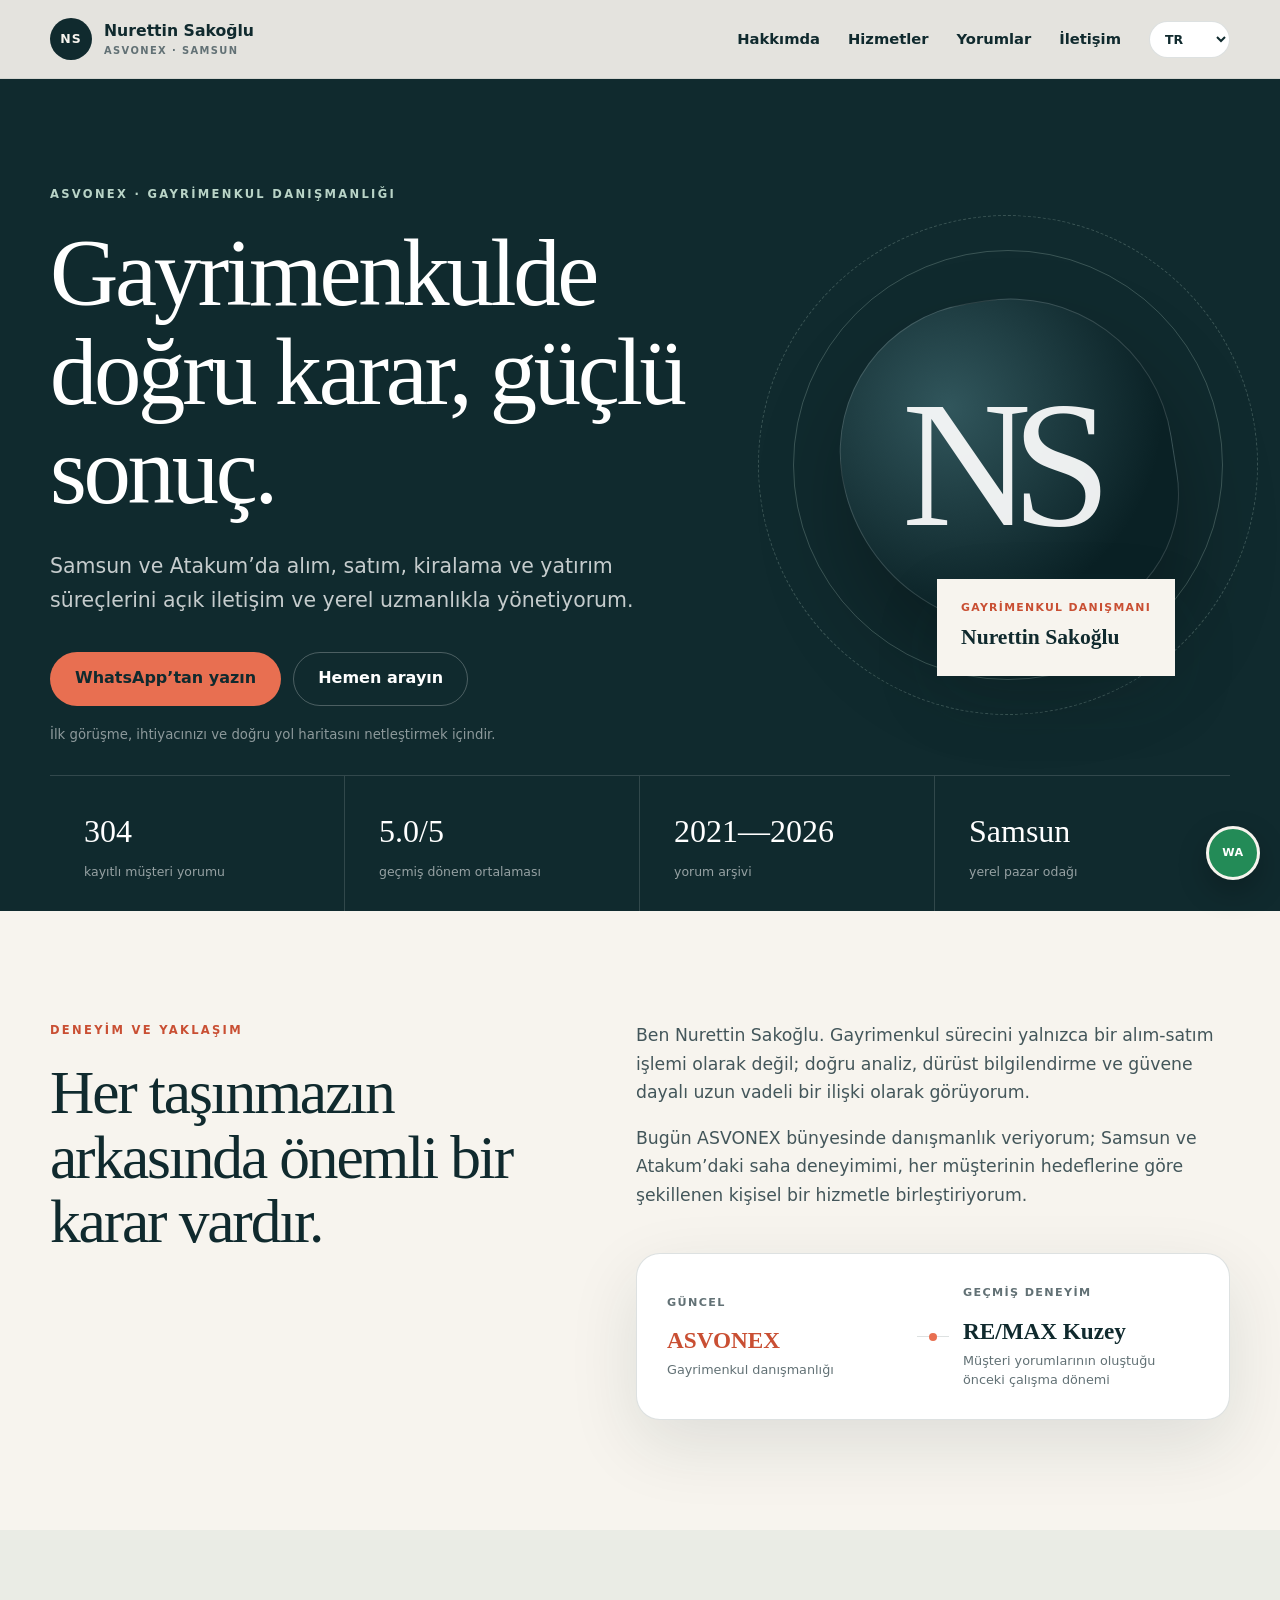
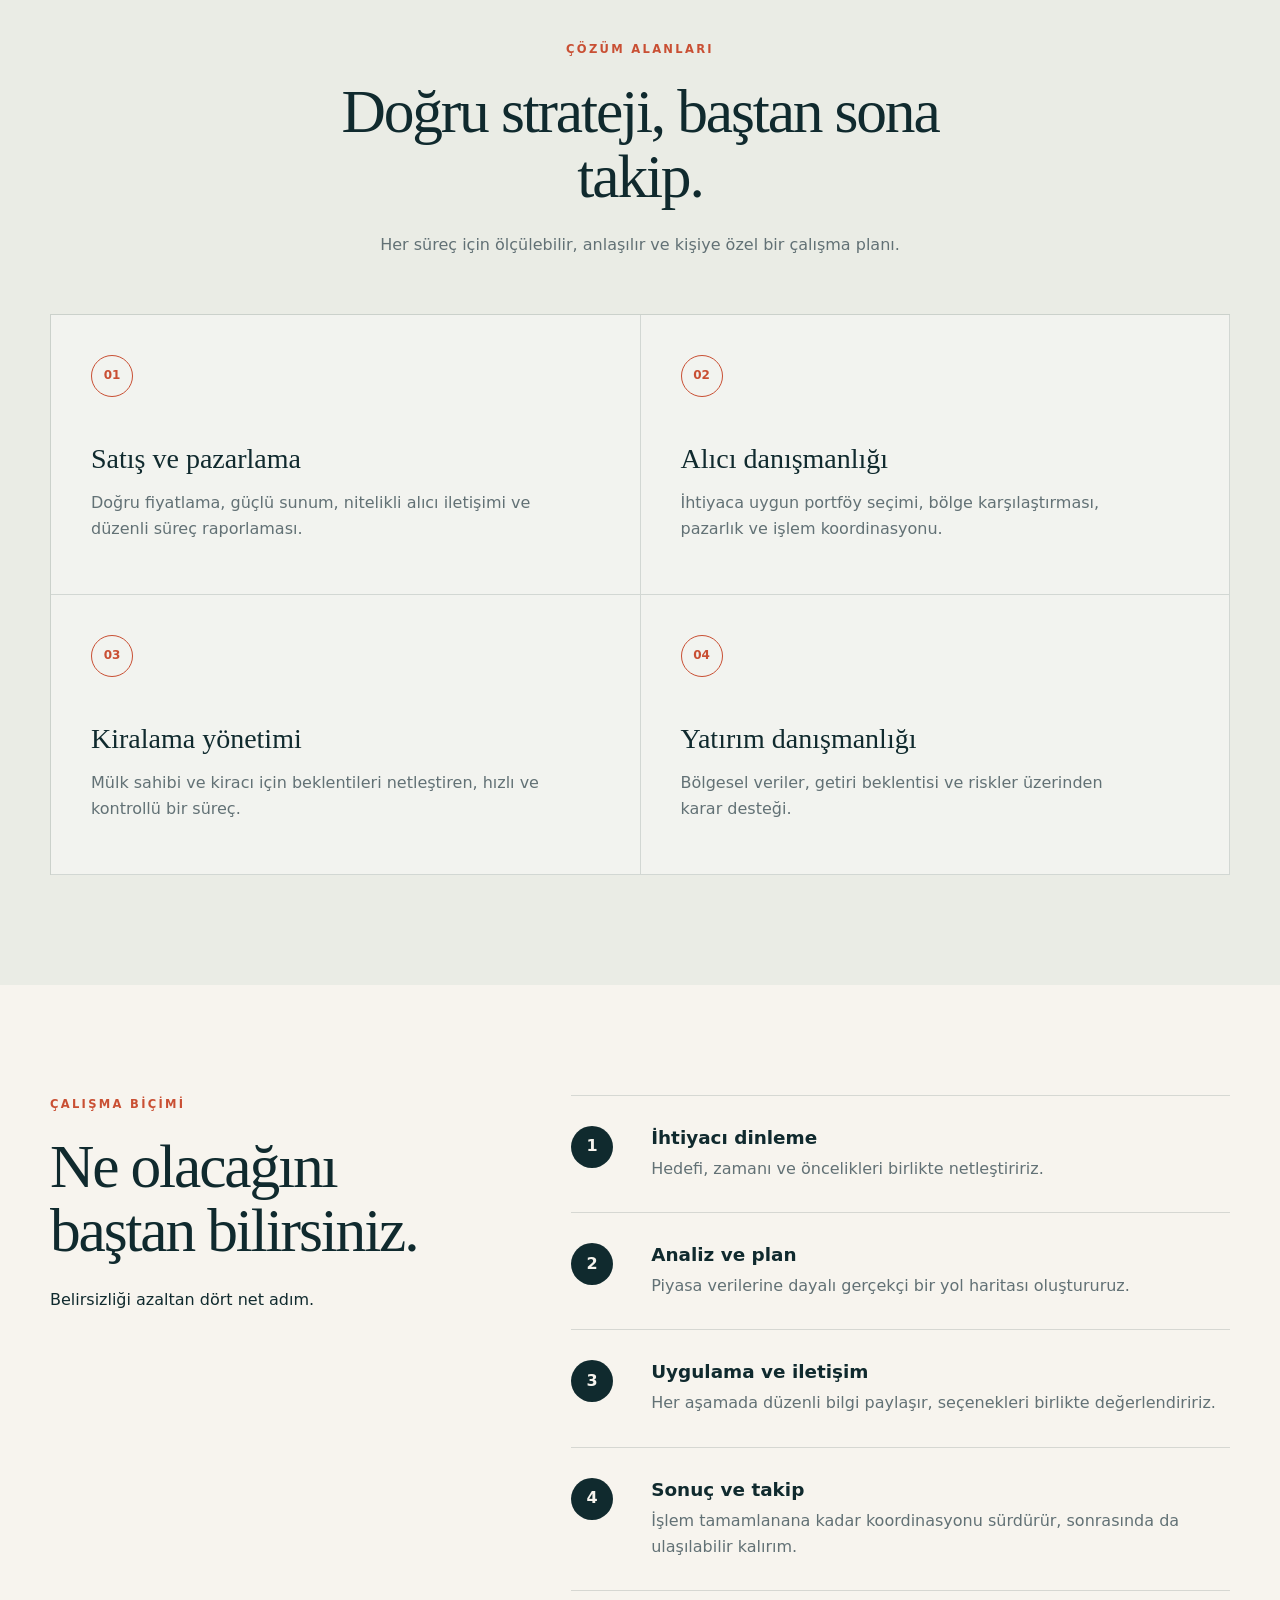
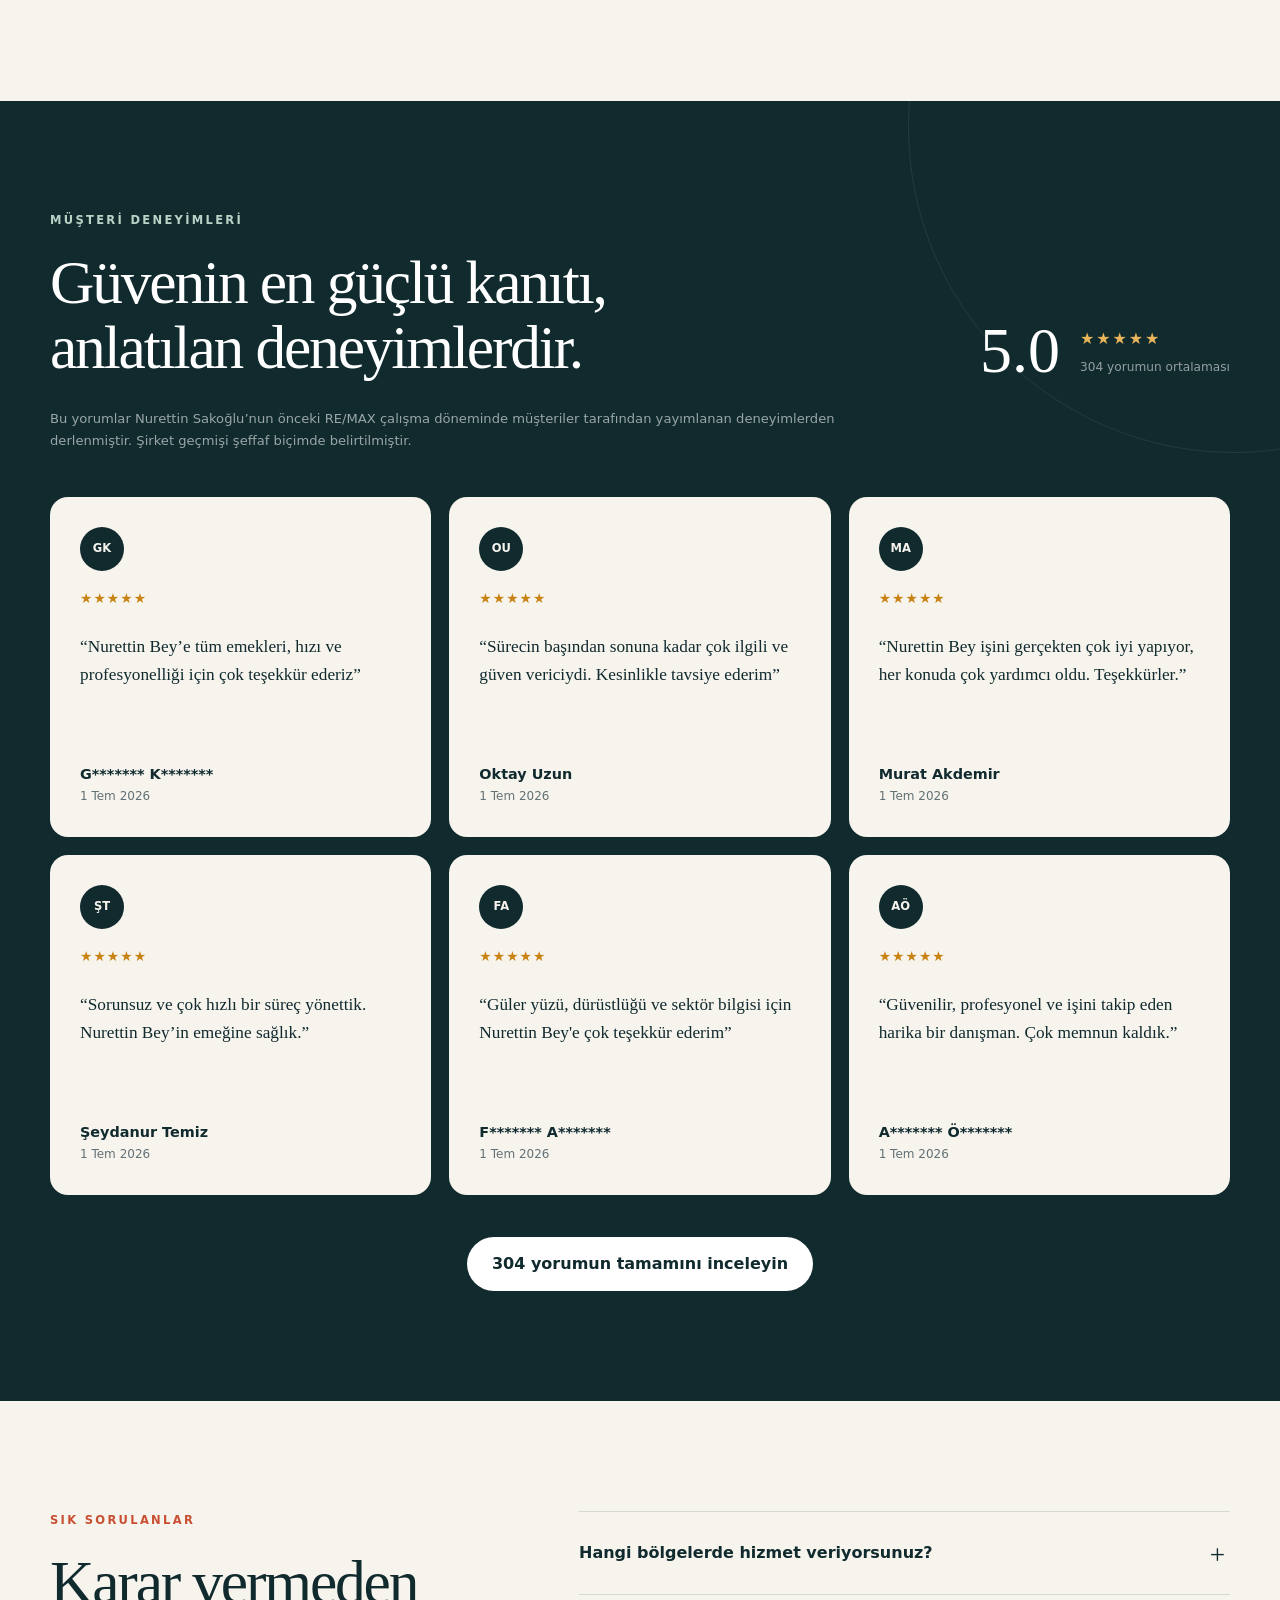
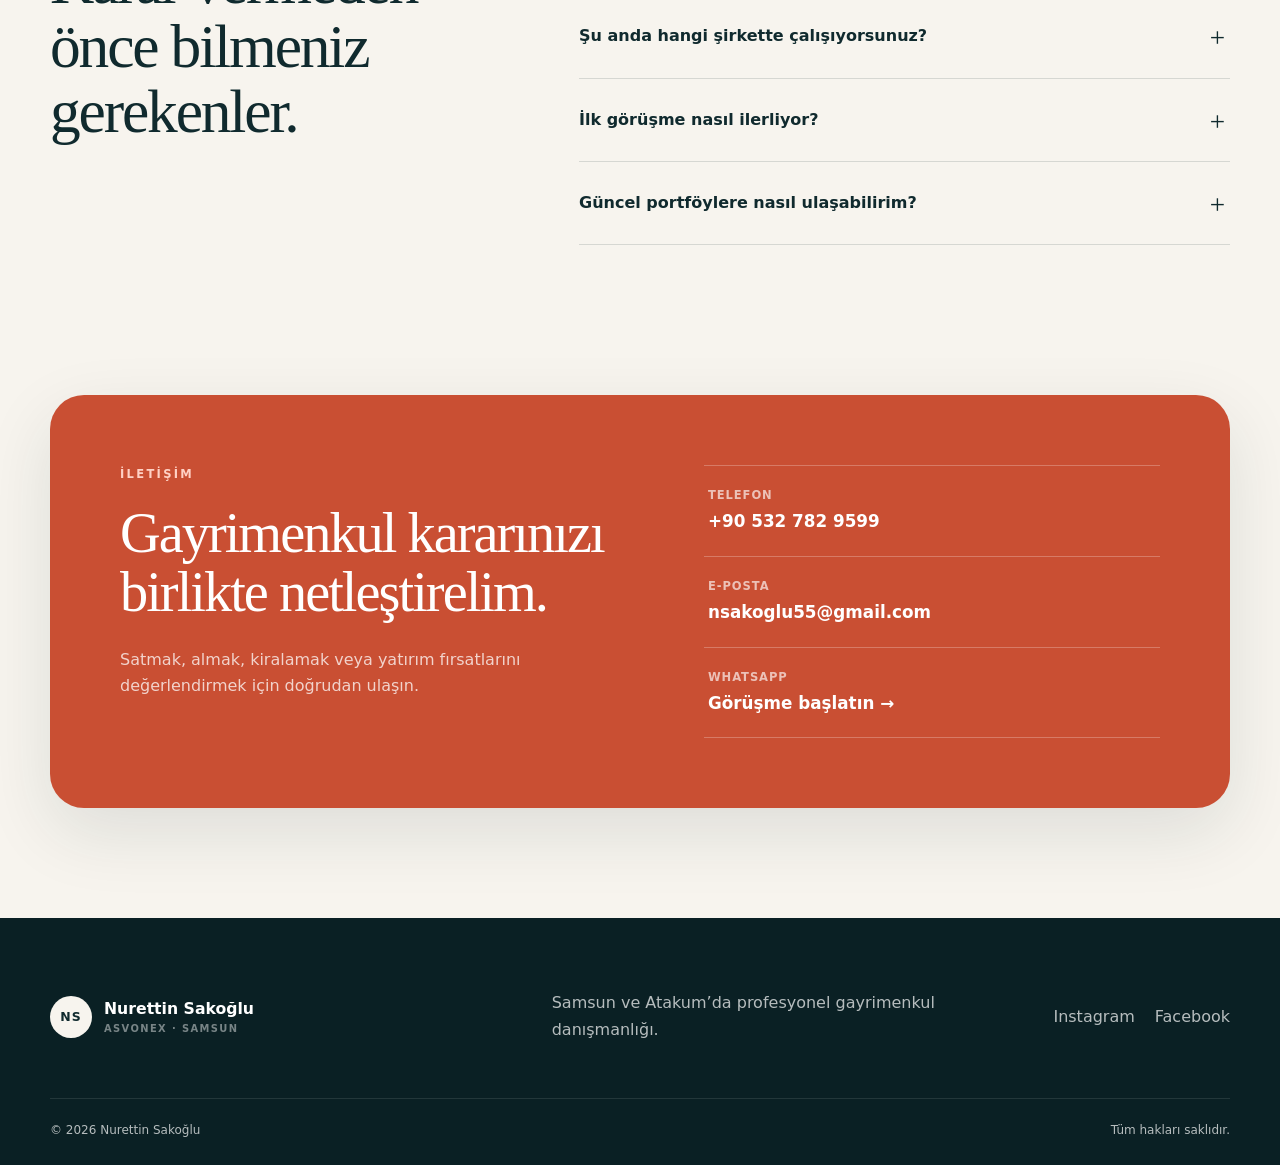
==== commit cb1c4020: "Profesyonel çok dilli emlak sitesini yenile" ====
--- a/index.html
+++ b/index.html
@@ -1,832 +1,205 @@
-<!DOCTYPE html>
-<html lang="tr">
-
-<head>
-    <meta charset="UTF-8">
-    <meta name="viewport" content="width=device-width, initial-scale=1.0">
-
-    <meta name="google-site-verification" content="Xb5v3Ikdr3KZGLR5db8w-ItNYHaIk6Il97oUMt9-IoQ" />
-
-    <title>Nurettin Sakoğlu | Remax Profesyonel Emlak Danışmanı</title>
-    <meta name="description"
-        content="Nurettin Sakoğlu - Remax gayrimenkul danışmanı. Emlak alım satım, kiralama ve yatırım danışmanlığı hizmetleri. Güvenilir ve profesyonel hizmet için hemen iletişime geçin.">
-
-    <script src="https://cdn.tailwindcss.com"></script>
-    <link rel="stylesheet" href="https://cdnjs.cloudflare.com/ajax/libs/font-awesome/6.0.0-beta3/css/all.min.css">
-    <style>
-        @import url('https://fonts.googleapis.com/css2?family=Inter:wght@300;400;500;600;700&display=swap');
-
-        body {
-            font-family: 'Inter', sans-serif;
-            background-color: #fafafa;
-            line-height: 1.6;
-        }
-
-        .hero {
-            background: linear-gradient(135deg, #667eea 0%, #764ba2 100%);
-            position: relative;
-            overflow: hidden;
-        }
-
-        .hero::before {
-            content: '';
-            position: absolute;
-            top: 0;
-            left: 0;
-            right: 0;
-            bottom: 0;
-            background: rgba(0, 0, 0, 0.3);
-            z-index: 1;
-        }
-
-        .hero-content {
-            position: relative;
-            z-index: 2;
-        }
-
-        .card-hover {
-            transition: all 0.3s cubic-bezier(0.4, 0, 0.2, 1);
-        }
-
-        .card-hover:hover {
-            transform: translateY(-8px);
-            box-shadow: 0 25px 50px -12px rgba(0, 0, 0, 0.25);
-        }
-
-        .social-link {
-            transition: all 0.3s ease;
-        }
-
-        .social-link:hover {
-            transform: scale(1.2) rotate(5deg);
-        }
-
-        .dropdown-menu {
-            opacity: 0;
-            visibility: hidden;
-            transform: translateY(-10px);
-            transition: all 0.3s cubic-bezier(0.4, 0, 0.2, 1);
-        }
-
-        .dropdown:hover .dropdown-menu {
-            opacity: 1;
-            visibility: visible;
-            transform: translateY(0);
-        }
-
-        .gradient-text {
-            background: linear-gradient(135deg, #667eea 0%, #764ba2 100%);
-            -webkit-background-clip: text;
-            -webkit-text-fill-color: transparent;
-            background-clip: text;
-        }
-
-        .section-divider {
-            height: 1px;
-            background: linear-gradient(to right, transparent, #e5e7eb, transparent);
-        }
-
-        .animate-fadeInUp {
-            animation: fadeInUp 0.8s ease-out;
-        }
-
-        @keyframes fadeInUp {
-            from {
-                opacity: 0;
-                transform: translateY(30px);
-            }
-
-            to {
-                opacity: 1;
-                transform: translateY(0);
-            }
-        }
-
-        .nav-blur {
-            backdrop-filter: blur(10px);
-            background-color: rgba(17, 24, 39, 0.9);
-        }
-
-        .listing-counter {
-            background: linear-gradient(135deg, #667eea 0%, #764ba2 100%);
-            color: white;
-            padding: 4px 12px;
-            border-radius: 20px;
-            font-size: 0.875rem;
-            font-weight: 600;
-        }
-    </style>
-    <script>
-        !function (f, b, e, v, n, t, s) {
-            if (f.fbq) return; n = f.fbq = function () {
-                n.callMethod ?
-                    n.callMethod.apply(n, arguments) : n.queue.push(arguments)
-            };
-            if (!f._fbq) f._fbq = n; n.push = n; n.loaded = !0; n.version = '2.0';
-            n.queue = []; t = b.createElement(e); t.async = !0;
-            t.src = v; s = b.getElementsByTagName(e)[0];
-            s.parentNode.insertBefore(t, s)
-        }(window, document, 'script',
-            'https://connect.facebook.net/en_US/fbevents.js');
-        fbq('init', '1836799943628702');
-        fbq('track', 'PageView');
-    </script>
-    <noscript><img height="1" width="1" style="display:none"
-            src="https://www.facebook.com/tr?id=1836799943628702&ev=PageView&noscript=1" /></noscript>
-</head>
-
-<body class="text-gray-900 antialiased">
-
-    <!-- Navbar -->
-    <nav class="nav-blur text-white p-4 fixed top-0 left-0 w-full z-50 shadow-xl border-b border-white/10">
-        <div class="container mx-auto flex justify-between items-center">
-            <a href="#" class="text-xl font-bold hover:text-gray-300 transition-colors duration-300">
-                <span class="gradient-text text-white">Nurettin Sakoğlu</span>
-            </a>
-
-            <!-- Masaüstü Menü -->
-            <div class="hidden md:flex space-x-8 items-center">
-                <a href="#hakkimizda"
-                    class="hover:text-blue-300 transition-colors duration-300 font-medium">Hakkımda</a>
-                <a href="#ilanlar" class="hover:text-blue-300 transition-colors duration-300 font-medium">İlanlar</a>
-                <a href="https://www.remax.com.tr/danisman/26150/nurettin-sakoglu?t=yorumlar" target="_blank"
-                    class="hover:text-blue-300 transition-colors duration-300 font-medium">Müşteri Yorumları</a>
-                <a href="#iletisim" class="hover:text-blue-300 transition-colors duration-300 font-medium">İletişim</a>
-            </div>
-
-            <!-- Mobil Hamburger Buton -->
-            <button id="mobile-menu-btn" class="md:hidden focus:outline-none">
-                <i class="fas fa-bars text-2xl"></i>
-            </button>
-        </div>
-    </nav>
-
-    <!-- Yan Menü (Mobil Sidebar) -->
-    <div id="mobile-sidebar"
-        class="fixed top-0 right-0 w-64 h-full bg-gray-900 text-white shadow-2xl transform translate-x-full transition-transform duration-300 z-50">
-        <div class="flex justify-between items-center p-4 border-b border-white/20">
-            <h3 class="text-lg font-bold">Menü</h3>
-            <button id="close-sidebar" class="focus:outline-none">
-                <i class="fas fa-times text-xl"></i>
-            </button>
-        </div>
-        <div class="flex flex-col p-6 space-y-4">
-            <a href="#hakkimizda" class="hover:text-blue-300 transition-colors font-medium">Hakkımda</a>
-            <a href="#ilanlar" class="hover:text-blue-300 transition-colors font-medium">İlanlar</a>
-            <a href="https://www.remax.com.tr/danisman/26150/nurettin-sakoglu?t=yorumlar" target="_blank"
-                class="hover:text-blue-300 transition-colors font-medium">Müşteri Yorumları</a>
-            <a href="#iletisim" class="hover:text-blue-300 transition-colors font-medium">İletişim</a>
-        </div>
-    </div>
-    <!-- Ana Başlık (Hero) Bölümü -->
-    <header class="hero min-h-screen flex flex-col items-center justify-center p-6 text-center pt-24">
-        <div class="hero-content animate-fadeInUp">
-            <h1 class="text-5xl sm:text-6xl md:text-7xl font-bold mb-6 text-white leading-tight">
-                Nurettin Sakoğlu
-            </h1>
-            <p class="text-xl sm:text-2xl max-w-3xl mb-8 text-blue-100 font-light">
-                En değerli mülkümüz <span class="font-semibold text-yellow-300">GÜVEN</span>.
-            </p>
-            <div class="flex flex-col sm:flex-row gap-4 justify-center items-center mb-12">
-                <a href="#ilanlar"
-                    class="bg-white/20 backdrop-blur-md hover:bg-white/30 text-white font-semibold py-4 px-8 rounded-full shadow-2xl transition-all duration-300 transform hover:scale-105 border border-white/20">
-                    İlanlarımızı Keşfedin
-                </a>
-                <a href="#iletisim"
-                    class="bg-gradient-to-r from-blue-600 to-purple-600 hover:from-blue-700 hover:to-purple-700 text-white font-semibold py-4 px-8 rounded-full shadow-2xl transition-all duration-300 transform hover:scale-105">
-                    İletişime Geçin
-                </a>
-            </div>
-            <div class="mt-16">
-                <img src="https://i.remax.com.tr/photos/employee/50/4d2710815a824b1cb3eef94fb3c6a31c.webp"
-                    alt="Nurettin Sakoğlu"
-                    class="w-64 h-64 mx-auto rounded-full shadow-2xl border-4 border-white/20 object-cover">
-            </div>
-        </div>
-    </header>
-
-    <!-- Hakkımızda Bölümü -->
-    <section id="hakkimizda" class="py-24 md:py-32 bg-white">
-        <div class="container mx-auto px-6 max-w-6xl">
-            <div class="text-center mb-16">
-                <h2 class="text-4xl sm:text-5xl font-bold mb-6 gradient-text">Hakkımda</h2>
-                <div class="section-divider w-24 mx-auto mb-8"></div>
-            </div>
-            <div class="grid md:grid-cols-2 gap-16 items-center">
-                <div class="space-y-6">
-                    <p class="text-lg text-gray-700 leading-relaxed">
-                        Nurettin Sakoğlu olarak, yıllardır bu sektörde edindiğim tecrübe ile müşterilerime en doğru
-                        gayrimenkul çözümlerini sunuyorum.
-                    </p>
-                    <p class="text-lg text-gray-700 leading-relaxed">
-                        Alım, satım ve kiralama süreçlerinizde şeffaflık, güven ve profesyonellik ilkeleriyle
-                        yanınızdayım. Her müşterimin hayallerine ulaşması için kişiye özel danışmanlık hizmeti
-                        veriyorum.
-                    </p>
-                </div>
-                <div class="grid grid-cols-2 gap-6">
-                    <div class="bg-gradient-to-br from-blue-50 to-purple-50 p-6 rounded-xl text-center">
-                        <i class="fas fa-home text-3xl text-blue-600 mb-4"></i>
-                        <h4 class="font-semibold text-gray-800">Profesyonel Hizmet</h4>
-                    </div>
-                    <div class="bg-gradient-to-br from-purple-50 to-pink-50 p-6 rounded-xl text-center">
-                        <i class="fas fa-handshake text-3xl text-purple-600 mb-4"></i>
-                        <h4 class="font-semibold text-gray-800">Güvenilir İşbirliği</h4>
-                    </div>
-                    <div class="bg-gradient-to-br from-green-50 to-blue-50 p-6 rounded-xl text-center">
-                        <i class="fas fa-clock text-3xl text-green-600 mb-4"></i>
-                        <h4 class="font-semibold text-gray-800">7/24 Destek</h4>
-                    </div>
-                    <div class="bg-gradient-to-br from-yellow-50 to-orange-50 p-6 rounded-xl text-center">
-                        <i class="fas fa-star text-3xl text-yellow-600 mb-4"></i>
-                        <h4 class="font-semibold text-gray-800">Kaliteli Hizmet</h4>
-                    </div>
-                </div>
-            </div>
-        </div>
-    </section>
-
-    <!-- İlanlar Bölümü -->
-    <section id="ilanlar" class="py-24 md:py-32 bg-gradient-to-br from-gray-50 to-blue-50">
-        <div class="container mx-auto px-6">
-            <div class="text-center mb-16">
-                <h2 class="text-4xl sm:text-5xl font-bold mb-6 gradient-text">İlanlarımız</h2>
-                <div class="section-divider w-24 mx-auto mb-8"></div>
-            </div>
-
-
-
-            <div class="flex flex-col sm:flex-row justify-center gap-6">
-                <a href="https://remaxkuzey.sahibinden.com/emlak?sorting=storeShowcase&userId=aUlg2NG2eYPU2cDhFuWSHGg"
-                    target="_blank"
-                    class="bg-gradient-to-r from-red-600 to-red-700 hover:from-red-700 hover:to-red-800 text-white font-semibold py-4 px-10 rounded-full shadow-xl transition-all duration-300 transform hover:scale-105">
-                    Sahibinden İlanlarını Gör
-                </a>
-
-                <a href="https://www.remax.com.tr/danisman/26150/nurettin-sakoglu?t=portfoylerim" target="_blank"
-                    class="bg-gradient-to-r from-blue-600 to-purple-600 hover:from-blue-700 hover:to-purple-700 text-white font-semibold py-4 px-10 rounded-full shadow-xl transition-all duration-300 transform hover:scale-105">
-                    Remax İlanlarını Gör
-                </a>
-            </div>
-        </div>
-    </section>
-
-
-    <!-- Müşteri Yorumları Bölümü -->
-    <section class="py-24 md:py-32 bg-white">
-        <div class="container mx-auto px-6 max-w-6xl">
-            <div class="text-center mb-16">
-                <h2 class="text-4xl sm:text-5xl font-bold mb-6 gradient-text">Müşteri Yorumları</h2>
-                <div class="section-divider w-24 mx-auto mb-8"></div>
-                <p class="text-xl text-gray-600 max-w-2xl mx-auto">
-                    Müşterilerimizin memnuniyeti en büyük referansımızdır.
-                </p>
-            </div>
-
-            <div class="grid md:grid-cols-3 gap-8">
-                <!-- Yorum 1 -->
-                <div class="bg-gray-50 p-8 rounded-2xl shadow-lg relative card-hover">
-                    <div
-                        class="absolute -top-6 left-8 bg-gradient-to-r from-blue-600 to-purple-600 text-white w-12 h-12 flex items-center justify-center rounded-full text-xl shadow-lg">
-                        <i class="fas fa-quote-left"></i>
-                    </div>
-                    <div class="mt-4">
-                        <div class="flex justify-between items-center mb-4">
-                            <div class="flex text-yellow-400 text-sm">
-                                <i class="fas fa-star"></i><i class="fas fa-star"></i><i class="fas fa-star"></i><i
-                                    class="fas fa-star"></i><i class="fas fa-star"></i>
-                            </div>
-                            <span class="text-xs text-gray-400">30/12/2025</span>
-                        </div>
-                        <p class="text-gray-700 mb-6 italic">
-                            "İlgi alaka ve güven bu durumlarda gerçekten çok önemli ve bunların hepsini bir arada
-                            bulabildiğime gayet memnun oldum. Teşekkürler Nurettin bey ve bütün RE/MAX ailesi."
-                        </p>
-                        <div>
-                            <h4 class="font-bold text-gray-900">Mesut Düzgün</h4>
-                            <span class="text-sm text-gray-500">Müşteri Memnuniyeti</span>
-                        </div>
-                    </div>
-                </div>
-
-                <!-- Yorum 2 -->
-                <div class="bg-gray-50 p-8 rounded-2xl shadow-lg relative card-hover">
-                    <div
-                        class="absolute -top-6 left-8 bg-gradient-to-r from-purple-600 to-pink-600 text-white w-12 h-12 flex items-center justify-center rounded-full text-xl shadow-lg">
-                        <i class="fas fa-quote-left"></i>
-                    </div>
-                    <div class="mt-4">
-                        <div class="flex justify-between items-center mb-4">
-                            <div class="flex text-yellow-400 text-sm">
-                                <i class="fas fa-star"></i><i class="fas fa-star"></i><i class="fas fa-star"></i><i
-                                    class="fas fa-star"></i><i class="fas fa-star"></i>
-                            </div>
-                            <span class="text-xs text-gray-400">26/12/2025</span>
-                        </div>
-                        <p class="text-gray-700 mb-6 italic">
-                            "Salı günü emlakçıyla görüşüp cumartesi istediğimiz fiyata evimizi sattık. Emlakçımız
-                            iletişim güler yüzlü ve işinin ehliydi. RE/MAX ve Nurettin beye teşekkür ederim."
-                        </p>
-                        <div>
-                            <h4 class="font-bold text-gray-900">Neriman Kotan</h4>
-                            <span class="text-sm text-gray-500">Hızlı Satış</span>
-                        </div>
-                    </div>
-                </div>
-
-                <!-- Yorum 3 -->
-                <div class="bg-gray-50 p-8 rounded-2xl shadow-lg relative card-hover">
-                    <div
-                        class="absolute -top-6 left-8 bg-gradient-to-r from-green-600 to-blue-600 text-white w-12 h-12 flex items-center justify-center rounded-full text-xl shadow-lg">
-                        <i class="fas fa-quote-left"></i>
-                    </div>
-                    <div class="mt-4">
-                        <div class="flex justify-between items-center mb-4">
-                            <div class="flex text-yellow-400 text-sm">
-                                <i class="fas fa-star"></i><i class="fas fa-star"></i><i class="fas fa-star"></i><i
-                                    class="fas fa-star"></i><i class="fas fa-star"></i>
-                            </div>
-                            <span class="text-xs text-gray-400">09/12/2025</span>
-                        </div>
-                        <p class="text-gray-700 mb-6 italic">
-                            "Beklediğimizden daha çabuk oldu ve müşteri danışmanımız çok kibar çok nazik verilen sözleri
-                            zamanında tuttu kendisinden çok memnunuz herkese böyle bir müşteri temsili tavsiye ederiz."
-                        </p>
-                        <div>
-                            <h4 class="font-bold text-gray-900">Nuray Safkan</h4>
-                            <span class="text-sm text-gray-500">Profesyonel Hizmet</span>
-                        </div>
-                    </div>
-                </div>
-
-                <!-- Yorum 4 -->
-                <div class="bg-gray-50 p-8 rounded-2xl shadow-lg relative card-hover">
-                    <div
-                        class="absolute -top-6 left-8 bg-gradient-to-r from-orange-500 to-red-500 text-white w-12 h-12 flex items-center justify-center rounded-full text-xl shadow-lg">
-                        <i class="fas fa-quote-left"></i>
-                    </div>
-                    <div class="mt-4">
-                        <div class="flex justify-between items-center mb-4">
-                            <div class="flex text-yellow-400 text-sm">
-                                <i class="fas fa-star"></i><i class="fas fa-star"></i><i class="fas fa-star"></i><i
-                                    class="fas fa-star"></i><i class="fas fa-star"></i>
-                            </div>
-                            <span class="text-xs text-gray-400">17/11/2025</span>
-                        </div>
-                        <p class="text-gray-700 mb-6 italic">
-                            "Özellikle Nurettin Bey'in tutum, davranış ve bilgilendirmesi, güven verici olması nedeniyle
-                            tercih ettim. Teşekkürler."
-                        </p>
-                        <div>
-                            <h4 class="font-bold text-gray-900">Mustafa Argun</h4>
-                            <span class="text-sm text-gray-500">Güvenilirlik</span>
-                        </div>
-                    </div>
-                </div>
-
-                <!-- Yorum 5 -->
-                <div class="bg-gray-50 p-8 rounded-2xl shadow-lg relative card-hover">
-                    <div
-                        class="absolute -top-6 left-8 bg-gradient-to-r from-teal-500 to-green-500 text-white w-12 h-12 flex items-center justify-center rounded-full text-xl shadow-lg">
-                        <i class="fas fa-quote-left"></i>
-                    </div>
-                    <div class="mt-4">
-                        <div class="flex justify-between items-center mb-4">
-                            <div class="flex text-yellow-400 text-sm">
-                                <i class="fas fa-star"></i><i class="fas fa-star"></i><i class="fas fa-star"></i><i
-                                    class="fas fa-star"></i><i class="fas fa-star"></i>
-                            </div>
-                            <span class="text-xs text-gray-400">04/11/2025</span>
-                        </div>
-                        <p class="text-gray-700 mb-6 italic">
-                            "Canikteki binamız Nurettin Beyin emek ve gayretler ile satılmıştır. Teşekkür ederim."
-                        </p>
-                        <div>
-                            <h4 class="font-bold text-gray-900">Ali Çakır</h4>
-                            <span class="text-sm text-gray-500">Başarılı Satış</span>
-                        </div>
-                    </div>
-                </div>
-
-                <!-- Yorum 6 -->
-                <div class="bg-gray-50 p-8 rounded-2xl shadow-lg relative card-hover">
-                    <div
-                        class="absolute -top-6 left-8 bg-gradient-to-r from-indigo-500 to-blue-500 text-white w-12 h-12 flex items-center justify-center rounded-full text-xl shadow-lg">
-                        <i class="fas fa-quote-left"></i>
-                    </div>
-                    <div class="mt-4">
-                        <div class="flex justify-between items-center mb-4">
-                            <div class="flex text-yellow-400 text-sm">
-                                <i class="fas fa-star"></i><i class="fas fa-star"></i><i class="fas fa-star"></i><i
-                                    class="fas fa-star"></i><i class="fas fa-star"></i>
-                            </div>
-                            <span class="text-xs text-gray-400">22/10/2025</span>
-                        </div>
-                        <p class="text-gray-700 mb-6 italic">
-                            "Dairemizi Nurettin Bey'in yönlendirmesi ile aldık memnunuz kendisine ve Remax Kuzeye
-                            teşekkür ederiz."
-                        </p>
-                        <div>
-                            <h4 class="font-bold text-gray-900">Halil Gül</h4>
-                            <span class="text-sm text-gray-500">Mutlu Alıcı</span>
-                        </div>
-                    </div>
-                </div>
-            </div>
-        </div>
-    </section>
-
-    </section>
-
-    <!-- Bilgi Köşesi (Blog/SSS) Bölümü -->
-    <section class="py-24 md:py-32 bg-gray-50">
-        <div class="container mx-auto px-6 max-w-4xl">
-            <div class="text-center mb-16">
-                <span class="text-blue-600 font-semibold tracking-wider uppercase text-sm">Merak Ettikleriniz</span>
-                <h2 class="text-4xl sm:text-5xl font-bold mb-6 gradient-text mt-2">Gayrimenkul Bilgi Köşesi</h2>
-                <div class="section-divider w-24 mx-auto mb-8"></div>
-                <p class="text-xl text-gray-600 max-w-2xl mx-auto">
-                    Sektörle ilgili en çok merak edilen konular ve ipuçları.
-                </p>
-            </div>
-
-            <div class="space-y-4">
-                <!-- Soru 1 -->
-                <div
-                    class="bg-white rounded-2xl shadow-md overflow-hidden transition-all duration-300 hover:shadow-xl border border-gray-100">
-                    <button
-                        class="w-full px-8 py-6 text-left flex justify-between items-center focus:outline-none group"
-                        onclick="toggleAccordion('faq1')">
-                        <span class="text-lg font-bold text-gray-800 group-hover:text-blue-600 transition-colors">Ev
-                            Alırken Nelere Dikkat Etmelisiniz?</span>
-                        <div class="w-10 h-10 bg-blue-50 rounded-full flex items-center justify-center text-blue-600 group-hover:bg-blue-600 group-hover:text-white transition-all transform duration-300"
-                            id="icon-faq1">
-                            <i class="fas fa-plus"></i>
-                        </div>
-                    </button>
-                    <div id="faq1" class="hidden px-8 pb-8 text-gray-600 leading-relaxed border-t border-gray-100 pt-4">
-                        <p>Ev alırken öncelikle tapu durumunu (kat mülkiyeti, kat irtifakı) kontrol etmeli, deprem
-                            yönetmeliğine uygunluğunu araştırmalı ve bölgenin gelecekteki prim potansiyelini
-                            değerlendirmelisiniz. Ayrıca kredi uygunluğu ve evin üzerinde ipotek/haciz olup olmadığı
-                            mutlaka sorgulanmalıdır. Profesyonel bir danışmanla çalışmak bu riskleri ortadan kaldırır.
-                        </p>
-                    </div>
-                </div>
-
-                <!-- Soru 2 -->
-                <div
-                    class="bg-white rounded-2xl shadow-md overflow-hidden transition-all duration-300 hover:shadow-xl border border-gray-100">
-                    <button
-                        class="w-full px-8 py-6 text-left flex justify-between items-center focus:outline-none group"
-                        onclick="toggleAccordion('faq2')">
-                        <span
-                            class="text-lg font-bold text-gray-800 group-hover:text-purple-600 transition-colors">Neden
-                            Samsun Atakum'a Yatırım Yapmalısınız?</span>
-                        <div class="w-10 h-10 bg-purple-50 rounded-full flex items-center justify-center text-purple-600 group-hover:bg-purple-600 group-hover:text-white transition-all transform duration-300"
-                            id="icon-faq2">
-                            <i class="fas fa-plus"></i>
-                        </div>
-                    </button>
-                    <div id="faq2" class="hidden px-8 pb-8 text-gray-600 leading-relaxed border-t border-gray-100 pt-4">
-                        <p>Atakum, Samsun'un en hızlı gelişen ve değerlenen bölgesidir. Sahil şeridi, sosyal olanakları,
-                            üniversiteye yakınlığı ve modern yapılaşmasıyla hem oturum hem de yatırım için idealdir.
-                            Özellikle 1+1 ve 2+1 dairelerin kira amortisman süreleri oldukça kısadır, bu da yatırımcılar
-                            için büyük avantaj sağlar.</p>
-                    </div>
-                </div>
-
-                <!-- Soru 3 -->
-                <div
-                    class="bg-white rounded-2xl shadow-md overflow-hidden transition-all duration-300 hover:shadow-xl border border-gray-100">
-                    <button
-                        class="w-full px-8 py-6 text-left flex justify-between items-center focus:outline-none group"
-                        onclick="toggleAccordion('faq3')">
-                        <span class="text-lg font-bold text-gray-800 group-hover:text-green-600 transition-colors">Doğru
-                            Fiyatlandırma Nasıl Yapılır?</span>
-                        <div class="w-10 h-10 bg-green-50 rounded-full flex items-center justify-center text-green-600 group-hover:bg-green-600 group-hover:text-white transition-all transform duration-300"
-                            id="icon-faq3">
-                            <i class="fas fa-plus"></i>
-                        </div>
-                    </button>
-                    <div id="faq3" class="hidden px-8 pb-8 text-gray-600 leading-relaxed border-t border-gray-100 pt-4">
-                        <p>Gayrimenkulünüzü satarken veya kiralarken "duygusal fiyat" değil "piyasa fiyatı" belirlemek
-                            kritiktir. Bölgedeki emsal dairelerin fiyatları, evin konumu, cephesi, katı ve tadilat
-                            durumu göz önüne alınarak profesyonel bir ekspertiz (değerleme) yapılmalıdır. Doğru fiyatla
-                            çıkan ilanlar ortalama 30 gün içinde sonuçlanır.</p>
-                    </div>
-                </div>
-
-                <!-- Soru 4 -->
-                <div
-                    class="bg-white rounded-2xl shadow-md overflow-hidden transition-all duration-300 hover:shadow-xl border border-gray-100">
-                    <button
-                        class="w-full px-8 py-6 text-left flex justify-between items-center focus:outline-none group"
-                        onclick="toggleAccordion('faq4')">
-                        <span class="text-lg font-bold text-gray-800 group-hover:text-orange-600 transition-colors">Tapu
-                            İşlemlerinde Hangi Masraflar Çıkar?</span>
-                        <div class="w-10 h-10 bg-orange-50 rounded-full flex items-center justify-center text-orange-600 group-hover:bg-orange-600 group-hover:text-white transition-all transform duration-300"
-                            id="icon-faq4">
-                            <i class="fas fa-plus"></i>
-                        </div>
-                    </button>
-                    <div id="faq4" class="hidden px-8 pb-8 text-gray-600 leading-relaxed border-t border-gray-100 pt-4">
-                        <p>Genel olarak %4 oranında tapu harcı (alıcı ve satıcı arasında paylaşılır), döner sermaye
-                            bedeli ve emlak danışmanlık hizmet bedeli (%2 + KDV) temel masraflardır. Kredi
-                            kullanılacaksa banka ekspertiz ve dosya masrafları da eklenir. Sürpriz yaşamamak için tüm bu
-                            masrafları önceden hesaplayıp bütçenizi ona göre ayarlamanız önemlidir.</p>
-                    </div>
-                </div>
-
-                <!-- Soru 5 -->
-                <div
-                    class="bg-white rounded-2xl shadow-md overflow-hidden transition-all duration-300 hover:shadow-xl border border-gray-100">
-                    <button
-                        class="w-full px-8 py-6 text-left flex justify-between items-center focus:outline-none group"
-                        onclick="toggleAccordion('faq5')">
-                        <span
-                            class="text-lg font-bold text-gray-800 group-hover:text-indigo-600 transition-colors">Neden
-                            Profesyonel Bir Danışmanla Çalışmalısınız?</span>
-                        <div class="w-10 h-10 bg-indigo-50 rounded-full flex items-center justify-center text-indigo-600 group-hover:bg-indigo-600 group-hover:text-white transition-all transform duration-300"
-                            id="icon-faq5">
-                            <i class="fas fa-plus"></i>
-                        </div>
-                    </button>
-                    <div id="faq5" class="hidden px-8 pb-8 text-gray-600 leading-relaxed border-t border-gray-100 pt-4">
-                        <p>Profesyonel bir danışman; doğru fiyatlandırma ile zaman kaybını önler, geniş pazarlama ağıyla
-                            mülkünüzü daha fazla kişiye ulaştırır ve hukuki süreçleri (sözleşme, tapu) hatasız yönetir.
-                            Ayrıca pazarlık süreçlerinde profesyonel bir arabulucu olarak en iyi sonucu almanızı sağlar.
-                            Yetkisiz kişilerle çalışmak maddi ve hukuki riskler yaratabilir.</p>
-                    </div>
-                </div>
-            </div>
-
-            <div class="mt-12 text-center">
-                <a href="#iletisim"
-                    class="inline-flex items-center space-x-2 text-blue-600 font-semibold hover:text-blue-800 transition-colors border-b-2 border-blue-600 hover:border-blue-800 pb-1">
-                    <span>Daha fazla bilgi için iletişime geçin</span>
-                    <i class="fas fa-arrow-right"></i>
-                </a>
-            </div>
-        </div>
-    </section>
-
-    <!-- İletişim Bölümü -->
-    <section id="iletisim" class="py-24 md:py-32 bg-white">
-        <div class="container mx-auto px-6 max-w-6xl">
-            <div class="text-center mb-16">
-                <h2 class="text-4xl sm:text-5xl font-bold mb-6 gradient-text">Bana Ulaşın</h2>
-                <div class="section-divider w-24 mx-auto mb-8"></div>
-                <p class="text-xl text-gray-600 max-w-2xl mx-auto">
-                    Gayrimenkul ile ilgili tüm sorularınız için bana aşağıdaki bilgilerden ulaşabilirsiniz.
-                </p>
-            </div>
-
-            <div class="grid md:grid-cols-2 gap-16">
-                <!-- İletişim Bilgileri -->
-                <div class="space-y-8">
-                    <div class="flex items-center space-x-4 p-6 bg-gradient-to-r from-blue-50 to-purple-50 rounded-xl">
-                        <div class="bg-gradient-to-r from-blue-600 to-purple-600 text-white p-3 rounded-full">
-                            <i class="fas fa-phone text-xl"></i>
-                        </div>
-                        <div>
-                            <h4 class="font-semibold text-gray-800 mb-1">Telefon</h4>
-                            <a href="tel:+905327829599"
-                                class="text-blue-600 hover:text-blue-800 font-medium transition-colors">
-                                +90 532 782 9599
-                            </a>
-                        </div>
-                    </div>
-
-                    <div class="flex items-center space-x-4 p-6 bg-gradient-to-r from-green-50 to-blue-50 rounded-xl">
-                        <div class="bg-gradient-to-r from-green-600 to-blue-600 text-white p-3 rounded-full">
-                            <i class="fas fa-envelope text-xl"></i>
-                        </div>
-                        <div>
-                            <h4 class="font-semibold text-gray-800 mb-1">E-posta</h4>
-                            <a href="mailto:nsakoglu55@gmail.com"
-                                class="text-green-600 hover:text-green-800 font-medium transition-colors">
-                                nsakoglu55@gmail.com
-                            </a>
-                        </div>
-                    </div>
-
-                    <div class="flex items-start space-x-4 p-6 bg-gradient-to-r from-purple-50 to-pink-50 rounded-xl">
-                        <div class="bg-gradient-to-r from-purple-600 to-pink-600 text-white p-3 rounded-full">
-                            <i class="fas fa-map-marker-alt text-xl"></i>
-                        </div>
-                        <div>
-                            <h4 class="font-semibold text-gray-800 mb-1">Adres</h4>
-                            <p class="text-purple-600 font-medium">
-                                Mimarsinan, Abdullah Gül Blv No62/A<br>
-                                55300 Atakum/Samsun
-                            </p>
-                        </div>
-                    </div>
-                </div>
-
-                <!-- Sosyal Medya ve Hızlı İletişim -->
-                <div class="space-y-8">
-                    <div class="bg-gradient-to-br from-gray-50 to-white p-8 rounded-2xl shadow-lg">
-                        <h4 class="text-2xl font-bold text-gray-800 mb-6 text-center">Hızlı İletişim</h4>
-                        <div class="grid grid-cols-2 gap-4">
-                            <a href="https://wa.me/905327829599" target="_blank"
-                                class="bg-green-500 hover:bg-green-600 text-white p-4 rounded-xl text-center transition-all duration-300 transform hover:scale-105 social-link">
-                                <i class="fab fa-whatsapp text-2xl mb-2 block"></i>
-                                <span class="font-semibold">WhatsApp</span>
-                            </a>
-
-                            <a href="https://www.instagram.com/nurettin.remax/" target="_blank"
-                                class="bg-gradient-to-r from-purple-500 to-pink-500 hover:from-purple-600 hover:to-pink-600 text-white p-4 rounded-xl text-center transition-all duration-300 transform hover:scale-105 social-link">
-                                <i class="fab fa-instagram text-2xl mb-2 block"></i>
-                                <span class="font-semibold">Instagram</span>
-                            </a>
-
-                            <a href="https://www.facebook.com/nurettin.sakoglu/" target="_blank"
-                                class="bg-gradient-to-r from-blue-600 to-blue-800 hover:from-blue-700 hover:to-blue-900 text-white p-4 rounded-xl text-center transition-all duration-300 transform hover:scale-105 social-link">
-                                <i class="fab fa-facebook-f text-2xl mb-2 block"></i>
-                                <span class="font-semibold">Facebook</span>
-                            </a>
-
-                            <a href="tel:+905327829599"
-                                class="bg-blue-500 hover:bg-blue-600 text-white p-4 rounded-xl text-center transition-all duration-300 transform hover:scale-105 social-link">
-                                <i class="fas fa-phone text-2xl mb-2 block"></i>
-                                <span class="font-semibold">Ara</span>
-                            </a>
-
-                            <a href="https://www.remax.com.tr/danisman/26150/nurettin-sakoglu?t=yorumlar"
-                                target="_blank"
-                                class="bg-yellow-500 hover:bg-yellow-600 text-white p-4 rounded-xl text-center transition-all duration-300 transform hover:scale-105 social-link">
-                                <i class="fas fa-star text-2xl mb-2 block"></i>
-                                <span class="font-semibold">Yorumlar</span>
-                            </a>
-                        </div>
-                    </div>
-
-                    <div class="bg-gradient-to-br from-blue-50 to-purple-50 p-6 rounded-xl text-center">
-                        <i class="fas fa-clock text-3xl text-blue-600 mb-4"></i>
-                        <h4 class="font-semibold text-gray-800 mb-2">Çalışma Saatleri</h4>
-                        <p class="text-gray-600">Pazartesi - Cumartesi: 09:00 - 18:00</p>
-                        <p class="text-gray-600">Pazar: Randevulu</p>
-                        <p class="text-sm text-blue-600 mt-2 font-medium">Acil durumlar için 7/24 ulaşılabilir</p>
-                    </div>
-                </div>
-            </div>
-        </div>
-    </section>
-
-    <!-- Footer -->
-    <footer class="bg-gray-900 text-white py-12">
-        <div class="container mx-auto px-6">
-            <div class="grid md:grid-cols-3 gap-8">
-                <div>
-                    <h3 class="text-xl font-bold mb-4 gradient-text text-white">Nurettin Sakoğlu</h3>
-                    <p class="text-gray-400 leading-relaxed">
-                        Profesyonel emlak danışmanlığı ile hayalinizdeki evi bulmanızda size yardımcı oluyorum.
-                    </p>
-                </div>
-
-                <div>
-                    <h4 class="font-semibold mb-4">Hizmetlerimiz</h4>
-                    <ul class="space-y-2 text-gray-400">
-                        <li>• Ev Alım Satım</li>
-                        <li>• Kiralama İşlemleri</li>
-                        <li>• Emlak Değerleme</li>
-                        <li>• Yatırım Danışmanlığı</li>
-                    </ul>
-                </div>
-
-                <div>
-                    <h4 class="font-semibold mb-4">İletişim</h4>
-                    <div class="space-y-2 text-gray-400">
-                        <p>📞 +90 532 782 9599</p>
-                        <p>✉️ nsakoglu55@gmail.com</p>
-                        <p>📍 Atakum, Samsun</p>
-                    </div>
-                </div>
-            </div>
-
-            <div class="section-divider w-full my-8"></div>
-
-            <div class="text-center text-gray-400">
-                <p>&copy; 2025 Created by Yusuf Sait Sakoğlu. Tüm Hakları Saklıdır.</p>
-            </div>
-        </div>
-    </footer>
-
-    <!-- JavaScript -->
-    <script>
-        document.addEventListener('DOMContentLoaded', function () {
-            // Satılık İlanları Genişletme/Daraltma
-            const showMoreSatilikBtn = document.getElementById('show-more-satilik-btn');
-            const moreSatilikListings = document.getElementById('more-satilik-listings');
-            const satilikChevron = document.getElementById('satilik-chevron');
-            let satilikExpanded = false;
-
-            if (showMoreSatilikBtn && moreSatilikListings) {
-                showMoreSatilikBtn.addEventListener('click', () => {
-                    satilikExpanded = !satilikExpanded;
-                    if (satilikExpanded) {
-                        moreSatilikListings.style.display = 'grid';
-                        showMoreSatilikBtn.innerHTML = '<span>Daha Az Göster</span><i class="fas fa-chevron-up transition-transform duration-300"></i>';
-                        satilikChevron.classList.add('rotate-180');
-                    } else {
-                        moreSatilikListings.style.display = 'none';
-                        showMoreSatilikBtn.innerHTML = '<span>Daha Fazla Göster</span><i class="fas fa-chevron-down transition-transform duration-300"></i>';
-                        satilikChevron.classList.remove('rotate-180');
-                    }
-                });
-            }
-
-            document.querySelectorAll('a[href^="#"]').forEach(anchor => {
-                anchor.addEventListener('click', function (e) {
-                    e.preventDefault();
-                    const target = document.querySelector(this.getAttribute('href'));
-                    if (target) {
-                        const navbarHeight = document.querySelector('nav').offsetHeight;
-                        const elementPosition = target.getBoundingClientRect().top;
-                        const offsetPosition = elementPosition + window.pageYOffset - navbarHeight;
-
-                        window.scrollTo({
-                            top: offsetPosition,
-                            behavior: 'smooth'
-                        });
-                    }
-
-                    // Sidebar açıksa kapat
-                    if (window.innerWidth < 768) {
-                        sidebar.classList.add('translate-x-full');
-                    }
-                });
-            });
-
-            // Navbar scroll effect
-            const navbar = document.querySelector('nav');
-            window.addEventListener('scroll', () => {
-                if (window.scrollY > 100) {
-                    navbar.classList.add('shadow-2xl');
-                } else {
-                    navbar.classList.remove('shadow-2xl');
-                }
-            });
-
-            // Animate elements on scroll
-            const observerOptions = {
-                threshold: 0.1,
-                rootMargin: '0px 0px -100px 0px'
-            };
-
-            const observer = new IntersectionObserver((entries) => {
-                entries.forEach(entry => {
-                    if (entry.isIntersecting) {
-                        entry.target.classList.add('animate-fadeInUp');
-                    }
-                });
-            }, observerOptions);
-
-            // Observe all cards
-            document.querySelectorAll('.card-hover').forEach(card => {
-                observer.observe(card);
-            });
-
-
-            // Mobil Sidebar aç/kapat
-            const menuBtn = document.getElementById('mobile-menu-btn');
-            const sidebar = document.getElementById('mobile-sidebar');
-            const closeBtn = document.getElementById('close-sidebar');
-
-            if (menuBtn && sidebar) {
-                menuBtn.addEventListener('click', () => {
-                    sidebar.classList.remove('translate-x-full');
-                    sidebar.classList.add('translate-x-0');
-                });
-            }
-
-            if (closeBtn) {
-                closeBtn.addEventListener('click', () => {
-                    sidebar.classList.remove('translate-x-0');
-                    sidebar.classList.add('translate-x-full');
-                });
-            }
-
-
-        });
-
-        // Accordion Özelliği
-        function toggleAccordion(id) {
-            const content = document.getElementById(id);
-            const icon = document.getElementById('icon-' + id);
-
-            if (content.classList.contains('hidden')) {
-                content.classList.remove('hidden');
-                icon.classList.add('rotate-45', 'bg-blue-600', 'text-white');
-                icon.classList.remove('bg-blue-50', 'text-blue-600', 'bg-purple-50', 'text-purple-600', 'bg-green-50', 'text-green-600');
-            } else {
-                content.classList.add('hidden');
-                icon.classList.remove('rotate-45', 'bg-blue-600', 'text-white');
-                icon.classList.add('bg-blue-50', 'text-blue-600');
-            }
-        }
-    </script>
-</body>
-
-</html>
+<!doctype html>
+<html lang="tr">
+<head>
+  <meta charset="utf-8">
+  <meta name="viewport" content="width=device-width, initial-scale=1">
+  <meta name="google-site-verification" content="Xb5v3Ikdr3KZGLR5db8w-ItNYHaIk6Il97oUMt9-IoQ">
+  <title>Nurettin Sakoğlu | ASVONEX Gayrimenkul Danışmanı, Samsun</title>
+  <meta name="description" content="Nurettin Sakoğlu ile Samsun ve Atakum’da gayrimenkul alım, satım, kiralama ve yatırım danışmanlığı. ASVONEX’te güncel hizmet, 304 gerçek müşteri yorumu.">
+  <meta name="author" content="Nurettin Sakoğlu">
+  <meta name="robots" content="index, follow, max-image-preview:large">
+  <meta name="theme-color" content="#102a2e">
+  <link rel="canonical" href="https://nurettinsakoglu.github.io/">
+  <link rel="alternate" hreflang="tr" href="https://nurettinsakoglu.github.io/?lang=tr">
+  <link rel="alternate" hreflang="en" href="https://nurettinsakoglu.github.io/?lang=en">
+  <link rel="alternate" hreflang="de" href="https://nurettinsakoglu.github.io/?lang=de">
+  <link rel="alternate" hreflang="ar" href="https://nurettinsakoglu.github.io/?lang=ar">
+  <link rel="alternate" hreflang="x-default" href="https://nurettinsakoglu.github.io/">
+  <meta property="og:type" content="profile">
+  <meta property="og:locale" content="tr_TR">
+  <meta property="og:title" content="Nurettin Sakoğlu | Gayrimenkul Danışmanı">
+  <meta property="og:description" content="Samsun ve Atakum’da güvene dayalı gayrimenkul danışmanlığı. Güncel olarak ASVONEX’te.">
+  <meta property="og:url" content="https://nurettinsakoglu.github.io/">
+  <meta property="og:site_name" content="Nurettin Sakoğlu">
+  <meta property="og:image" content="https://nurettinsakoglu.github.io/og.png">
+  <meta property="og:image:width" content="1731">
+  <meta property="og:image:height" content="909">
+  <meta property="og:image:alt" content="Nurettin Sakoğlu — ASVONEX Gayrimenkul Danışmanı">
+  <meta name="twitter:card" content="summary_large_image">
+  <meta name="twitter:title" content="Nurettin Sakoğlu | Gayrimenkul Danışmanı">
+  <meta name="twitter:description" content="Samsun ve Atakum’da gayrimenkul alım, satım, kiralama ve yatırım danışmanlığı.">
+  <meta name="twitter:image" content="https://nurettinsakoglu.github.io/og.png">
+  <meta name="twitter:image:alt" content="Nurettin Sakoğlu — ASVONEX Gayrimenkul Danışmanı">
+  <link rel="stylesheet" href="styles.css">
+  <script type="application/ld+json">
+  {
+    "@context": "https://schema.org",
+    "@graph": [
+      {
+        "@type": "ProfilePage",
+        "@id": "https://nurettinsakoglu.github.io/#profile",
+        "url": "https://nurettinsakoglu.github.io/",
+        "name": "Nurettin Sakoğlu | Gayrimenkul Danışmanı",
+        "mainEntity": {"@id": "https://nurettinsakoglu.github.io/#person"},
+        "inLanguage": ["tr", "en", "de", "ar"]
+      },
+      {
+        "@type": "Person",
+        "@id": "https://nurettinsakoglu.github.io/#person",
+        "name": "Nurettin Sakoğlu",
+        "url": "https://nurettinsakoglu.github.io/",
+        "jobTitle": "Gayrimenkul Danışmanı",
+        "telephone": "+90 532 782 9599",
+        "email": "mailto:nsakoglu55@gmail.com",
+        "worksFor": {"@type": "Organization", "name": "ASVONEX"},
+        "hasOccupation": {
+          "@type": "Occupation",
+          "name": "Gayrimenkul Danışmanı",
+          "occupationLocation": {"@type": "City", "name": "Samsun"}
+        },
+        "knowsAbout": ["Gayrimenkul satışı", "Gayrimenkul kiralama", "Gayrimenkul yatırımı", "Samsun", "Atakum"],
+        "sameAs": [
+          "https://www.instagram.com/nurettin.remax/",
+          "https://www.facebook.com/nurettin.sakoglu/"
+        ]
+      },
+      {
+        "@type": "FAQPage",
+        "mainEntity": [
+          {
+            "@type": "Question",
+            "name": "Nurettin Sakoğlu hangi bölgelerde hizmet veriyor?",
+            "acceptedAnswer": {"@type": "Answer", "text": "Nurettin Sakoğlu, başta Atakum olmak üzere Samsun genelinde gayrimenkul danışmanlığı hizmeti verir."}
+          },
+          {
+            "@type": "Question",
+            "name": "Nurettin Sakoğlu şu anda hangi şirkette çalışıyor?",
+            "acceptedAnswer": {"@type": "Answer", "text": "Nurettin Sakoğlu güncel olarak ASVONEX bünyesinde gayrimenkul danışmanlığı yapmaktadır. Daha önce RE/MAX Kuzey'de çalışmıştır."}
+          },
+          {
+            "@type": "Question",
+            "name": "Gayrimenkul danışmanlığı için nasıl iletişime geçebilirim?",
+            "acceptedAnswer": {"@type": "Answer", "text": "+90 532 782 9599 numaralı telefondan arayabilir veya WhatsApp üzerinden mesaj gönderebilirsiniz."}
+          }
+        ]
+      }
+    ]
+  }
+  </script>
+</head>
+<body class="home-page">
+  <a class="skip-link" href="#main" data-i18n="skip">İçeriğe geç</a>
+  <header class="site-header" id="top">
+    <div class="container nav-wrap">
+      <a class="brand" href="#top" aria-label="Nurettin Sakoğlu ana sayfa">
+        <span class="brand-mark" aria-hidden="true">NS</span>
+        <span class="brand-copy"><strong>Nurettin Sakoğlu</strong><small>ASVONEX · SAMSUN</small></span>
+      </a>
+      <button class="menu-toggle" type="button" aria-expanded="false" aria-controls="main-nav" data-i18n-aria="menuLabel"><span></span><span></span><span></span></button>
+      <nav class="main-nav" id="main-nav" aria-label="Ana menü">
+        <a href="#hakkimda" data-i18n="navAbout">Hakkımda</a>
+        <a href="#hizmetler" data-i18n="navServices">Hizmetler</a>
+        <a href="#yorumlar" data-i18n="navReviews">Yorumlar</a>
+        <a href="#iletisim" data-i18n="navContact">İletişim</a>
+      </nav>
+      <label class="language-control"><span class="sr-only" data-i18n="languageLabel">Dil seçin</span><select id="language-select" aria-label="Dil seçin" data-i18n-aria="languageLabel"><option value="tr">TR</option><option value="en">EN</option><option value="de">DE</option><option value="ar">AR</option></select></label>
+    </div>
+  </header>
+
+  <main id="main">
+    <section class="hero section-dark">
+      <div class="container hero-grid">
+        <div class="hero-copy reveal">
+          <p class="eyebrow" data-i18n="heroEyebrow">ASVONEX · GAYRİMENKUL DANIŞMANLIĞI</p>
+          <h1 data-i18n="heroTitle">Gayrimenkulde doğru karar, güçlü sonuç.</h1>
+          <p class="hero-lead" data-i18n="heroLead">Samsun ve Atakum’da alım, satım, kiralama ve yatırım süreçlerini açık iletişim ve yerel uzmanlıkla yönetiyorum.</p>
+          <div class="hero-actions"><a class="button button-primary" href="https://wa.me/905327829599?text=Merhaba%20Nurettin%20Bey%2C%20gayrimenkul%20dan%C4%B1%C5%9Fmanl%C4%B1%C4%9F%C4%B1%20hakk%C4%B1nda%20g%C3%B6r%C3%BC%C5%9Fmek%20istiyorum." target="_blank" rel="noopener" data-i18n="whatsapp">WhatsApp’tan yazın</a><a class="button button-ghost" href="tel:+905327829599" data-i18n="call">Hemen arayın</a></div>
+          <p class="microcopy" data-i18n="heroNote">İlk görüşme, ihtiyacınızı ve doğru yol haritasını netleştirmek içindir.</p>
+        </div>
+        <div class="profile-visual reveal" aria-label="Nurettin Sakoğlu">
+          <div class="visual-orbit orbit-one"></div><div class="visual-orbit orbit-two"></div><div class="monogram" aria-hidden="true">NS</div>
+          <div class="visual-caption"><span data-i18n="currentRole">Gayrimenkul Danışmanı</span><strong>Nurettin Sakoğlu</strong></div>
+        </div>
+      </div>
+      <div class="container trust-grid" aria-label="Hizmet özeti">
+        <div><strong>304</strong><span data-i18n="statReviews">kayıtlı müşteri yorumu</span></div><div><strong>5.0/5</strong><span data-i18n="statRating">geçmiş dönem ortalaması</span></div><div><strong>2021—2026</strong><span data-i18n="statYears">yorum arşivi</span></div><div><strong>Samsun</strong><span data-i18n="statArea">yerel pazar odağı</span></div>
+      </div>
+    </section>
+
+    <section class="section" id="hakkimda">
+      <div class="container about-grid">
+        <div class="section-heading reveal"><p class="eyebrow accent" data-i18n="aboutEyebrow">DENEYİM VE YAKLAŞIM</p><h2 data-i18n="aboutTitle">Her taşınmazın arkasında önemli bir karar vardır.</h2></div>
+        <div class="about-copy reveal">
+          <p data-i18n="aboutP1">Ben Nurettin Sakoğlu. Gayrimenkul sürecini yalnızca bir alım-satım işlemi olarak değil; doğru analiz, dürüst bilgilendirme ve güvene dayalı uzun vadeli bir ilişki olarak görüyorum.</p>
+          <p data-i18n="aboutP2">Bugün ASVONEX bünyesinde danışmanlık veriyorum; Samsun ve Atakum’daki saha deneyimimi, her müşterinin hedeflerine göre şekillenen kişisel bir hizmetle birleştiriyorum.</p>
+          <div class="career-card">
+            <div class="career-item active"><span data-i18n="today">Güncel</span><strong>ASVONEX</strong><p data-i18n="asvonexRole">Gayrimenkul danışmanlığı</p></div>
+            <div class="career-line" aria-hidden="true"></div>
+            <div class="career-item"><span data-i18n="past">Geçmiş deneyim</span><strong>RE/MAX Kuzey</strong><p data-i18n="remaxRole">Müşteri yorumlarının oluştuğu önceki çalışma dönemi</p></div>
+          </div>
+        </div>
+      </div>
+    </section>
+
+    <section class="section section-soft" id="hizmetler">
+      <div class="container">
+        <div class="section-heading centered reveal"><p class="eyebrow accent" data-i18n="servicesEyebrow">ÇÖZÜM ALANLARI</p><h2 data-i18n="servicesTitle">Doğru strateji, baştan sona takip.</h2><p data-i18n="servicesLead">Her süreç için ölçülebilir, anlaşılır ve kişiye özel bir çalışma planı.</p></div>
+        <div class="service-grid">
+          <article class="service-card reveal"><span>01</span><h3 data-i18n="service1Title">Satış ve pazarlama</h3><p data-i18n="service1Text">Doğru fiyatlama, güçlü sunum, nitelikli alıcı iletişimi ve düzenli süreç raporlaması.</p></article>
+          <article class="service-card reveal"><span>02</span><h3 data-i18n="service2Title">Alıcı danışmanlığı</h3><p data-i18n="service2Text">İhtiyaca uygun portföy seçimi, bölge karşılaştırması, pazarlık ve işlem koordinasyonu.</p></article>
+          <article class="service-card reveal"><span>03</span><h3 data-i18n="service3Title">Kiralama yönetimi</h3><p data-i18n="service3Text">Mülk sahibi ve kiracı için beklentileri netleştiren, hızlı ve kontrollü bir süreç.</p></article>
+          <article class="service-card reveal"><span>04</span><h3 data-i18n="service4Title">Yatırım danışmanlığı</h3><p data-i18n="service4Text">Bölgesel veriler, getiri beklentisi ve riskler üzerinden karar desteği.</p></article>
+        </div>
+      </div>
+    </section>
+
+    <section class="section process-section">
+      <div class="container process-grid">
+        <div class="section-heading reveal"><p class="eyebrow accent" data-i18n="processEyebrow">ÇALIŞMA BİÇİMİ</p><h2 data-i18n="processTitle">Ne olacağını baştan bilirsiniz.</h2><p data-i18n="processLead">Belirsizliği azaltan dört net adım.</p></div>
+        <ol class="process-list">
+          <li class="reveal"><span>1</span><div><h3 data-i18n="process1Title">İhtiyacı dinleme</h3><p data-i18n="process1Text">Hedefi, zamanı ve öncelikleri birlikte netleştiririz.</p></div></li>
+          <li class="reveal"><span>2</span><div><h3 data-i18n="process2Title">Analiz ve plan</h3><p data-i18n="process2Text">Piyasa verilerine dayalı gerçekçi bir yol haritası oluştururuz.</p></div></li>
+          <li class="reveal"><span>3</span><div><h3 data-i18n="process3Title">Uygulama ve iletişim</h3><p data-i18n="process3Text">Her aşamada düzenli bilgi paylaşır, seçenekleri birlikte değerlendiririz.</p></div></li>
+          <li class="reveal"><span>4</span><div><h3 data-i18n="process4Title">Sonuç ve takip</h3><p data-i18n="process4Text">İşlem tamamlanana kadar koordinasyonu sürdürür, sonrasında da ulaşılabilir kalırım.</p></div></li>
+        </ol>
+      </div>
+    </section>
+
+    <section class="section section-dark reviews-section" id="yorumlar">
+      <div class="container">
+        <div class="reviews-header reveal"><div class="section-heading"><p class="eyebrow" data-i18n="reviewsEyebrow">MÜŞTERİ DENEYİMLERİ</p><h2 data-i18n="reviewsTitle">Güvenin en güçlü kanıtı, anlatılan deneyimlerdir.</h2></div><div class="rating-summary"><strong>5.0</strong><div><span aria-label="5 yıldız">★★★★★</span><p data-i18n="ratingSummary">304 yorumun ortalaması</p></div></div></div>
+        <p class="source-note reveal" data-i18n="reviewSourceNote">Bu yorumlar Nurettin Sakoğlu’nun önceki RE/MAX çalışma döneminde müşteriler tarafından yayımlanan deneyimlerden derlenmiştir. Şirket geçmişi şeffaf biçimde belirtilmiştir.</p>
+        <div class="review-grid" id="featured-reviews" aria-live="polite"></div>
+        <div class="center-action reveal"><a class="button button-light" href="yorumlar.html" data-i18n="allReviews">304 yorumun tamamını inceleyin</a></div>
+      </div>
+    </section>
+
+    <section class="section" id="sss">
+      <div class="container faq-grid">
+        <div class="section-heading reveal"><p class="eyebrow accent" data-i18n="faqEyebrow">SIK SORULANLAR</p><h2 data-i18n="faqTitle">Karar vermeden önce bilmeniz gerekenler.</h2></div>
+        <div class="faq-list">
+          <details class="reveal"><summary data-i18n="faq1Q">Hangi bölgelerde hizmet veriyorsunuz?</summary><p data-i18n="faq1A">Başta Atakum olmak üzere Samsun genelinde konut, ticari gayrimenkul ve yatırım süreçlerinde hizmet veriyorum.</p></details>
+          <details class="reveal"><summary data-i18n="faq2Q">Şu anda hangi şirkette çalışıyorsunuz?</summary><p data-i18n="faq2A">Güncel olarak ASVONEX bünyesinde gayrimenkul danışmanlığı yapıyorum. Daha önce RE/MAX Kuzey’de çalıştım; sitedeki geçmiş müşteri yorumları bu döneme aittir.</p></details>
+          <details class="reveal"><summary data-i18n="faq3Q">İlk görüşme nasıl ilerliyor?</summary><p data-i18n="faq3A">Önce hedefinizi, zaman planınızı ve beklentinizi konuşuyoruz. Ardından piyasa verilerine dayalı uygulanabilir bir yol haritası paylaşıyorum.</p></details>
+          <details class="reveal"><summary data-i18n="faq4Q">Güncel portföylere nasıl ulaşabilirim?</summary><p data-i18n="faq4A">Güncel ve ihtiyacınıza uygun seçenekler için telefon veya WhatsApp üzerinden doğrudan iletişime geçebilirsiniz.</p></details>
+        </div>
+      </div>
+    </section>
+
+    <section class="section contact-section" id="iletisim">
+      <div class="container contact-card reveal">
+        <div><p class="eyebrow" data-i18n="contactEyebrow">İLETİŞİM</p><h2 data-i18n="contactTitle">Gayrimenkul kararınızı birlikte netleştirelim.</h2><p data-i18n="contactLead">Satmak, almak, kiralamak veya yatırım fırsatlarını değerlendirmek için doğrudan ulaşın.</p></div>
+        <div class="contact-actions"><a href="tel:+905327829599"><span data-i18n="phoneLabel">Telefon</span><strong>+90 532 782 9599</strong></a><a href="mailto:nsakoglu55@gmail.com"><span data-i18n="emailLabel">E-posta</span><strong>nsakoglu55@gmail.com</strong></a><a href="https://wa.me/905327829599" target="_blank" rel="noopener"><span>WhatsApp</span><strong data-i18n="startChat">Görüşme başlatın →</strong></a></div>
+      </div>
+    </section>
+  </main>
+
+  <footer class="site-footer">
+    <div class="container footer-grid"><div><a class="brand footer-brand" href="#top"><span class="brand-mark">NS</span><span class="brand-copy"><strong>Nurettin Sakoğlu</strong><small>ASVONEX · SAMSUN</small></span></a></div><p data-i18n="footerText">Samsun ve Atakum’da profesyonel gayrimenkul danışmanlığı.</p><div class="social-links"><a href="https://www.instagram.com/nurettin.remax/" target="_blank" rel="noopener">Instagram</a><a href="https://www.facebook.com/nurettin.sakoglu/" target="_blank" rel="noopener">Facebook</a></div></div>
+    <div class="container footer-bottom"><span>© <span id="year"></span> Nurettin Sakoğlu</span><span data-i18n="footerCredit">Tüm hakları saklıdır.</span></div>
+  </footer>
+  <a class="floating-whatsapp" href="https://wa.me/905327829599" target="_blank" rel="noopener" aria-label="WhatsApp">WA</a>
+  <script src="reviews-data.js"></script>
+  <script src="script.js"></script>
+</body>
+</html>
--- a/styles.css
+++ b/styles.css
@@ -0,0 +1,244 @@
+:root {
+  --ink: #102a2e;
+  --ink-2: #173a3f;
+  --paper: #f7f4ee;
+  --white: #ffffff;
+  --muted: #627175;
+  --line: rgba(16, 42, 46, .14);
+  --coral: #e86f51;
+  --coral-dark: #c94f33;
+  --sage: #b9d4c7;
+  --gold: #e8b55b;
+  --shadow: 0 24px 70px rgba(16, 42, 46, .11);
+  --radius: 24px;
+  --container: 1180px;
+}
+
+* { box-sizing: border-box; }
+html { scroll-behavior: smooth; scroll-padding-top: 90px; }
+body { margin: 0; color: var(--ink); background: var(--paper); font-family: Inter, ui-sans-serif, system-ui, -apple-system, BlinkMacSystemFont, "Segoe UI", sans-serif; line-height: 1.65; -webkit-font-smoothing: antialiased; }
+body.menu-open { overflow: hidden; }
+a { color: inherit; text-decoration: none; }
+button, select { font: inherit; }
+.container { width: min(calc(100% - 40px), var(--container)); margin-inline: auto; }
+.sr-only { position: absolute; width: 1px; height: 1px; padding: 0; margin: -1px; overflow: hidden; clip: rect(0,0,0,0); white-space: nowrap; border: 0; }
+.skip-link { position: fixed; top: 10px; inset-inline-start: 10px; z-index: 999; padding: 10px 16px; color: var(--white); background: var(--coral); border-radius: 8px; transform: translateY(-150%); }
+.skip-link:focus { transform: translateY(0); }
+
+.site-header { position: fixed; inset: 0 0 auto; z-index: 100; background: rgba(247, 244, 238, .92); border-bottom: 1px solid rgba(16, 42, 46, .08); backdrop-filter: blur(18px); }
+.nav-wrap { min-height: 78px; display: flex; align-items: center; gap: 28px; }
+.brand { display: inline-flex; align-items: center; gap: 12px; margin-inline-end: auto; }
+.brand-mark { width: 42px; height: 42px; display: grid; place-items: center; color: var(--paper); background: var(--ink); border-radius: 50%; font-size: .78rem; font-weight: 800; letter-spacing: .08em; }
+.brand-copy { display: grid; line-height: 1.12; }
+.brand-copy strong { font-size: .98rem; }
+.brand-copy small { margin-top: 6px; color: var(--muted); font-size: .62rem; font-weight: 700; letter-spacing: .14em; }
+.main-nav { display: flex; align-items: center; gap: 28px; }
+.main-nav a { position: relative; font-size: .92rem; font-weight: 650; }
+.main-nav a::after { content: ""; position: absolute; inset: auto 0 -8px; height: 2px; background: var(--coral); transform: scaleX(0); transform-origin: left; transition: transform .2s ease; }
+.main-nav a:hover::after, .main-nav a:focus-visible::after { transform: scaleX(1); }
+.language-control select { min-width: 62px; padding: 9px 28px 9px 11px; color: var(--ink); background: var(--white); border: 1px solid var(--line); border-radius: 999px; font-size: .78rem; font-weight: 800; cursor: pointer; }
+.menu-toggle { display: none; width: 44px; height: 44px; border: 0; background: transparent; cursor: pointer; }
+.menu-toggle span { display: block; width: 24px; height: 2px; margin: 5px auto; background: var(--ink); transition: .2s ease; }
+
+.section { padding: 110px 0; }
+.section-dark { color: var(--white); background: var(--ink); }
+.section-soft { background: #eaece5; }
+.eyebrow { margin: 0 0 20px; color: var(--sage); font-size: .72rem; font-weight: 800; letter-spacing: .2em; }
+.eyebrow.accent { color: var(--coral-dark); }
+h1, h2, h3, p { margin-top: 0; }
+h1, h2 { font-family: Georgia, "Times New Roman", serif; letter-spacing: -.035em; line-height: 1.05; }
+h1 { max-width: 780px; margin-bottom: 28px; font-size: clamp(3.3rem, 7.4vw, 7rem); font-weight: 500; }
+h2 { margin-bottom: 24px; font-size: clamp(2.45rem, 4.8vw, 4.7rem); font-weight: 500; }
+h3 { line-height: 1.25; }
+.section-heading { max-width: 720px; }
+.section-heading.centered { margin: 0 auto 55px; text-align: center; }
+.section-heading.centered > p:last-child { max-width: 590px; margin-inline: auto; color: var(--muted); }
+
+.hero { min-height: 100vh; padding: 155px 0 0; overflow: hidden; }
+.hero-grid { display: grid; grid-template-columns: minmax(0, 1.2fr) minmax(330px, .8fr); align-items: center; gap: 68px; min-height: 620px; }
+.hero-copy { position: relative; z-index: 2; }
+.hero-lead { max-width: 660px; margin-bottom: 34px; color: rgba(255,255,255,.76); font-size: clamp(1.05rem, 1.8vw, 1.28rem); }
+.hero-actions { display: flex; flex-wrap: wrap; gap: 12px; }
+.button { display: inline-flex; min-height: 54px; align-items: center; justify-content: center; padding: 12px 24px; border: 1px solid transparent; border-radius: 999px; font-weight: 750; transition: transform .2s ease, background .2s ease, border-color .2s ease; }
+.button:hover { transform: translateY(-2px); }
+.button-primary { color: var(--ink); background: var(--coral); }
+.button-primary:hover { background: #f07b5d; }
+.button-ghost { color: var(--white); border-color: rgba(255,255,255,.25); }
+.button-ghost:hover { border-color: var(--white); }
+.button-light { color: var(--ink); background: var(--white); }
+.microcopy { margin: 18px 0 0; color: rgba(255,255,255,.52); font-size: .83rem; }
+.profile-visual { position: relative; min-height: 510px; display: grid; place-items: center; isolation: isolate; }
+.profile-visual::before { content: ""; position: absolute; width: 330px; aspect-ratio: 1; background: radial-gradient(circle at 35% 30%, #31565c, #0a2125 68%); border: 1px solid rgba(255,255,255,.15); border-radius: 48% 52% 42% 58%; box-shadow: 0 50px 90px rgba(0,0,0,.28); transform: rotate(-9deg); z-index: -1; }
+.monogram { font-family: Georgia, serif; font-size: clamp(7rem, 14vw, 12rem); color: rgba(255,255,255,.92); letter-spacing: -.11em; transform: translateX(-.06em); }
+.visual-orbit { position: absolute; border: 1px solid rgba(185,212,199,.25); border-radius: 50%; }
+.orbit-one { width: 430px; height: 430px; }
+.orbit-two { width: 500px; height: 500px; border-style: dashed; animation: spin 38s linear infinite; }
+.visual-caption { position: absolute; bottom: 44px; inset-inline-end: 55px; display: grid; min-width: 235px; padding: 20px 24px; color: var(--ink); background: var(--paper); box-shadow: var(--shadow); }
+.visual-caption span { color: var(--coral-dark); font-size: .68rem; font-weight: 800; letter-spacing: .12em; text-transform: uppercase; }
+.visual-caption strong { margin-top: 3px; font-family: Georgia, serif; font-size: 1.35rem; }
+.trust-grid { display: grid; grid-template-columns: repeat(4, 1fr); border-top: 1px solid rgba(255,255,255,.14); }
+.trust-grid > div { min-height: 135px; display: flex; flex-direction: column; justify-content: center; padding: 25px 34px; border-inline-end: 1px solid rgba(255,255,255,.14); }
+.trust-grid > div:last-child { border-inline-end: 0; }
+.trust-grid strong { font-family: Georgia, serif; font-size: 2rem; font-weight: 500; }
+.trust-grid span { margin-top: 4px; color: rgba(255,255,255,.56); font-size: .78rem; }
+
+.about-grid { display: grid; grid-template-columns: .9fr 1.1fr; gap: 100px; }
+.about-copy > p { color: #43565a; font-size: 1.08rem; }
+.career-card { display: grid; grid-template-columns: 1fr 60px 1fr; align-items: center; margin-top: 44px; padding: 30px; background: var(--white); border: 1px solid var(--line); border-radius: var(--radius); box-shadow: var(--shadow); }
+.career-item { display: grid; }
+.career-item span { color: var(--muted); font-size: .7rem; font-weight: 800; letter-spacing: .12em; text-transform: uppercase; }
+.career-item strong { margin: 9px 0 2px; font-family: Georgia, serif; font-size: 1.45rem; }
+.career-item p { margin: 0; color: var(--muted); font-size: .8rem; line-height: 1.45; }
+.career-item.active strong { color: var(--coral-dark); }
+.career-line { position: relative; height: 1px; margin: 0 14px; background: var(--line); }
+.career-line::after { content: ""; position: absolute; top: 50%; left: 50%; width: 8px; height: 8px; background: var(--coral); border-radius: 50%; transform: translate(-50%,-50%); }
+
+.service-grid { display: grid; grid-template-columns: repeat(2, 1fr); border-top: 1px solid var(--line); border-left: 1px solid var(--line); }
+.service-card { min-height: 280px; padding: 40px; background: rgba(255,255,255,.36); border-right: 1px solid var(--line); border-bottom: 1px solid var(--line); transition: background .2s ease, transform .2s ease; }
+.service-card:hover { background: var(--white); transform: translateY(-4px); }
+.service-card > span { display: inline-grid; width: 42px; height: 42px; place-items: center; margin-bottom: 44px; color: var(--coral-dark); border: 1px solid currentColor; border-radius: 50%; font-weight: 800; font-size: .75rem; }
+.service-card h3 { margin-bottom: 14px; font-family: Georgia, serif; font-size: 1.75rem; font-weight: 500; }
+.service-card p { max-width: 450px; margin-bottom: 0; color: var(--muted); }
+
+.process-grid { display: grid; grid-template-columns: .78fr 1.22fr; gap: 100px; align-items: start; }
+.process-grid .section-heading { position: sticky; top: 130px; }
+.process-list { margin: 0; padding: 0; list-style: none; counter-reset: steps; border-top: 1px solid var(--line); }
+.process-list li { display: grid; grid-template-columns: 58px 1fr; gap: 22px; padding: 30px 0; border-bottom: 1px solid var(--line); }
+.process-list li > span { width: 42px; height: 42px; display: grid; place-items: center; color: var(--paper); background: var(--ink); border-radius: 50%; font-weight: 750; }
+.process-list h3 { margin: 0 0 7px; font-size: 1.15rem; }
+.process-list p { margin: 0; color: var(--muted); }
+
+.reviews-section { position: relative; overflow: hidden; }
+.reviews-section::before { content: ""; position: absolute; top: -300px; right: -280px; width: 650px; height: 650px; border: 1px solid rgba(255,255,255,.08); border-radius: 50%; }
+.reviews-header { display: flex; justify-content: space-between; align-items: end; gap: 50px; }
+.rating-summary { display: flex; align-items: center; gap: 20px; flex: 0 0 auto; padding-bottom: 20px; }
+.rating-summary > strong { font-family: Georgia, serif; font-size: 4rem; font-weight: 500; line-height: 1; }
+.rating-summary span { color: var(--gold); letter-spacing: .12em; }
+.rating-summary p { margin: 4px 0 0; color: rgba(255,255,255,.55); font-size: .76rem; }
+.source-note { max-width: 860px; margin: 5px 0 45px; color: rgba(255,255,255,.58); font-size: .82rem; }
+.review-grid { display: grid; grid-template-columns: repeat(3, 1fr); gap: 18px; }
+.review-card { min-height: 340px; display: flex; flex-direction: column; padding: 30px; color: var(--ink); background: var(--paper); border-radius: 18px; }
+.review-card .stars { color: #c88314; font-size: .86rem; letter-spacing: .08em; }
+.review-card blockquote { margin: 24px 0 30px; font-family: Georgia, serif; font-size: 1.08rem; line-height: 1.6; }
+.review-card footer { display: grid; margin-top: auto; }
+.review-card footer strong { font-size: .9rem; }
+.review-card footer time { color: var(--muted); font-size: .75rem; }
+.review-initials { width: 44px; height: 44px; display: grid; place-items: center; margin-bottom: 16px; color: var(--paper); background: var(--ink); border-radius: 50%; font-size: .72rem; font-weight: 800; }
+.center-action { margin-top: 42px; text-align: center; }
+
+.faq-grid { display: grid; grid-template-columns: .8fr 1.2fr; gap: 95px; }
+.faq-list { border-top: 1px solid var(--line); }
+.faq-list details { border-bottom: 1px solid var(--line); }
+.faq-list summary { position: relative; padding: 28px 50px 28px 0; font-weight: 750; list-style: none; cursor: pointer; }
+.faq-list summary::-webkit-details-marker { display: none; }
+.faq-list summary::after { content: "+"; position: absolute; inset-inline-end: 5px; top: 21px; font-family: Georgia, serif; font-size: 1.7rem; font-weight: 400; transition: transform .2s ease; }
+.faq-list details[open] summary::after { transform: rotate(45deg); }
+.faq-list details p { max-width: 650px; padding: 0 50px 26px 0; color: var(--muted); }
+
+.contact-section { padding-top: 40px; }
+.contact-card { display: grid; grid-template-columns: 1.05fr .95fr; gap: 80px; padding: 70px; color: var(--white); background: var(--coral-dark); border-radius: 34px; box-shadow: var(--shadow); }
+.contact-card h2 { font-size: clamp(2.4rem, 4.4vw, 4rem); }
+.contact-card p { color: rgba(255,255,255,.75); }
+.contact-card .eyebrow { color: #ffd1c5; }
+.contact-actions { display: grid; border-top: 1px solid rgba(255,255,255,.25); }
+.contact-actions a { display: grid; padding: 20px 4px; border-bottom: 1px solid rgba(255,255,255,.25); }
+.contact-actions span { color: rgba(255,255,255,.65); font-size: .72rem; font-weight: 750; letter-spacing: .08em; text-transform: uppercase; }
+.contact-actions strong { margin-top: 3px; font-size: 1.05rem; overflow-wrap: anywhere; }
+
+.site-footer { padding: 72px 0 24px; color: rgba(255,255,255,.7); background: #0a2024; }
+.footer-grid { display: grid; grid-template-columns: 1fr 1fr auto; align-items: center; gap: 50px; }
+.footer-brand .brand-mark { color: var(--ink); background: var(--paper); }
+.footer-brand .brand-copy strong { color: var(--white); }
+.footer-brand .brand-copy small { color: rgba(255,255,255,.45); }
+.footer-grid p { margin: 0; }
+.social-links { display: flex; gap: 20px; }
+.social-links a:hover { color: var(--white); }
+.footer-bottom { display: flex; justify-content: space-between; gap: 20px; margin-top: 55px; padding-top: 22px; border-top: 1px solid rgba(255,255,255,.1); font-size: .75rem; }
+.floating-whatsapp { position: fixed; z-index: 90; right: 20px; bottom: 20px; width: 54px; height: 54px; display: grid; place-items: center; color: var(--white); background: #238b57; border: 3px solid var(--paper); border-radius: 50%; box-shadow: 0 12px 30px rgba(0,0,0,.23); font-size: .7rem; font-weight: 900; letter-spacing: .05em; }
+
+.reviews-page { padding-top: 78px; }
+.reviews-hero { padding: 92px 0 70px; color: var(--white); background: var(--ink); }
+.reviews-hero h1 { max-width: 860px; font-size: clamp(3rem, 6vw, 5.8rem); }
+.reviews-hero p { max-width: 760px; color: rgba(255,255,255,.68); }
+.review-controls { position: sticky; top: 77px; z-index: 20; padding: 18px 0; background: rgba(247,244,238,.94); border-bottom: 1px solid var(--line); backdrop-filter: blur(14px); }
+.controls-grid { display: grid; grid-template-columns: 1fr 180px auto; gap: 12px; }
+.review-controls input, .review-controls select { width: 100%; min-height: 48px; padding: 10px 15px; color: var(--ink); background: var(--white); border: 1px solid var(--line); border-radius: 12px; }
+.review-count { align-self: center; min-width: 120px; text-align: end; color: var(--muted); font-size: .82rem; }
+.all-reviews-section { padding: 55px 0 100px; }
+.all-review-grid { display: grid; grid-template-columns: repeat(3, 1fr); gap: 18px; }
+.all-review-grid .review-card { background: var(--white); border: 1px solid var(--line); }
+.pagination { display: flex; flex-wrap: wrap; justify-content: center; gap: 7px; margin-top: 42px; }
+.pagination button { min-width: 42px; height: 42px; padding: 0 10px; color: var(--ink); background: var(--white); border: 1px solid var(--line); border-radius: 10px; cursor: pointer; }
+.pagination button[aria-current="page"] { color: var(--white); background: var(--ink); }
+.original-label { color: var(--coral-dark); font-size: .68rem; font-weight: 800; letter-spacing: .1em; text-transform: uppercase; }
+
+.reveal { opacity: 0; transform: translateY(18px); transition: opacity .55s ease, transform .55s ease; }
+.reveal.is-visible { opacity: 1; transform: translateY(0); }
+@keyframes spin { to { transform: rotate(360deg); } }
+@media (prefers-reduced-motion: reduce) { html { scroll-behavior: auto; } *, *::before, *::after { animation-duration: .01ms !important; animation-iteration-count: 1 !important; transition-duration: .01ms !important; } .reveal { opacity: 1; transform: none; } }
+
+html[dir="rtl"] .main-nav a::after { transform-origin: right; }
+html[dir="rtl"] .faq-list summary { padding: 28px 0 28px 50px; }
+html[dir="rtl"] .faq-list details p { padding: 0 0 26px 50px; }
+html[dir="rtl"] .floating-whatsapp { right: auto; left: 20px; }
+html[dir="rtl"] .profile-visual::before { transform: rotate(9deg); }
+
+@media (max-width: 980px) {
+  .section { padding: 84px 0; }
+  .hero-grid, .about-grid, .process-grid, .faq-grid, .contact-card { grid-template-columns: 1fr; gap: 55px; }
+  .hero { padding-top: 120px; }
+  .hero-grid { min-height: auto; }
+  .profile-visual { min-height: 420px; }
+  .process-grid .section-heading { position: static; }
+  .review-grid, .all-review-grid { grid-template-columns: repeat(2, 1fr); }
+  .trust-grid { grid-template-columns: repeat(2, 1fr); }
+  .trust-grid > div:nth-child(2) { border-inline-end: 0; }
+  .trust-grid > div:nth-child(-n+2) { border-bottom: 1px solid rgba(255,255,255,.14); }
+  .contact-card { padding: 50px; }
+  .footer-grid { grid-template-columns: 1fr 1fr; }
+  .footer-grid .social-links { grid-column: 1 / -1; }
+}
+
+@media (max-width: 760px) {
+  .container { width: min(calc(100% - 28px), var(--container)); }
+  .nav-wrap { min-height: 70px; gap: 10px; }
+  .brand-copy strong { font-size: .88rem; }
+  .brand-copy small { font-size: .54rem; }
+  .brand-mark { width: 38px; height: 38px; }
+  .menu-toggle { display: block; order: 2; }
+  .language-control { order: 1; }
+  .main-nav { position: fixed; inset: 70px 0 auto; display: grid; gap: 0; padding: 14px; background: var(--paper); border-bottom: 1px solid var(--line); box-shadow: var(--shadow); transform: translateY(-130%); opacity: 0; pointer-events: none; transition: .25s ease; }
+  .main-nav.is-open { transform: translateY(0); opacity: 1; pointer-events: auto; }
+  .main-nav a { padding: 16px 12px; border-bottom: 1px solid var(--line); }
+  .main-nav a:last-child { border-bottom: 0; }
+  .menu-toggle[aria-expanded="true"] span:nth-child(1) { transform: translateY(7px) rotate(45deg); }
+  .menu-toggle[aria-expanded="true"] span:nth-child(2) { opacity: 0; }
+  .menu-toggle[aria-expanded="true"] span:nth-child(3) { transform: translateY(-7px) rotate(-45deg); }
+  .hero { padding-top: 112px; }
+  h1 { font-size: clamp(2.6rem, 12vw, 4rem); }
+  h2 { font-size: clamp(2.3rem, 11vw, 3.5rem); }
+  .hero-actions { display: grid; }
+  .profile-visual { min-height: 340px; }
+  .profile-visual::before { width: 250px; }
+  .orbit-one { width: 305px; height: 305px; }
+  .orbit-two { width: 350px; height: 350px; }
+  .monogram { font-size: 8rem; }
+  .visual-caption { bottom: 15px; inset-inline-end: 30px; min-width: 205px; }
+  .trust-grid > div { min-height: 105px; padding: 18px; }
+  .trust-grid strong { font-size: 1.55rem; }
+  .service-grid, .review-grid, .all-review-grid { grid-template-columns: 1fr; }
+  .service-card { min-height: auto; padding: 30px; }
+  .service-card > span { margin-bottom: 30px; }
+  .career-card { grid-template-columns: 1fr; gap: 20px; }
+  .career-line { width: 1px; height: 28px; margin: 0 20px; }
+  .career-line::after { top: 50%; left: 50%; }
+  .reviews-header { align-items: start; flex-direction: column; gap: 10px; }
+  .rating-summary { padding-bottom: 10px; }
+  .review-card { min-height: auto; }
+  .contact-card { padding: 34px 24px; border-radius: 24px; }
+  .footer-grid { grid-template-columns: 1fr; gap: 30px; }
+  .footer-grid .social-links { grid-column: auto; }
+  .footer-bottom { flex-direction: column; }
+  .controls-grid { grid-template-columns: 1fr 120px; }
+  .review-count { grid-column: 1 / -1; text-align: start; }
+}
